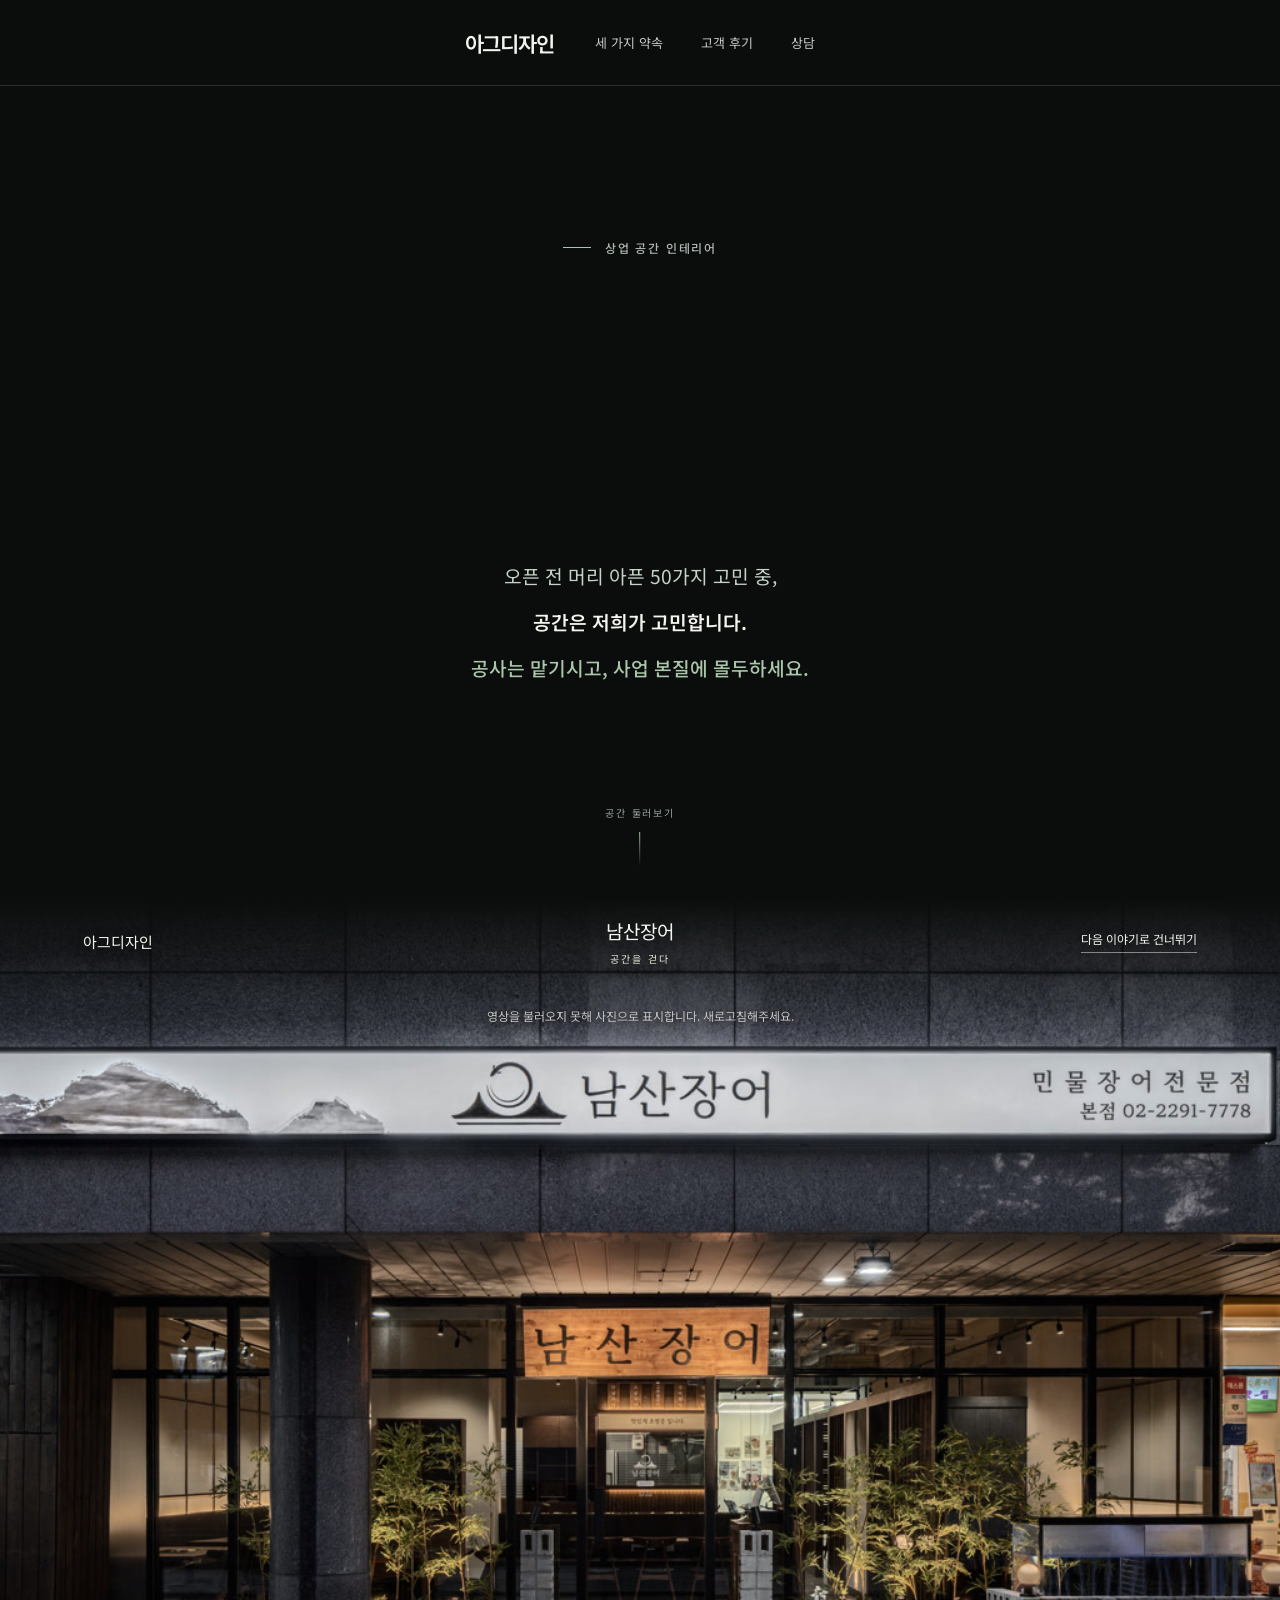
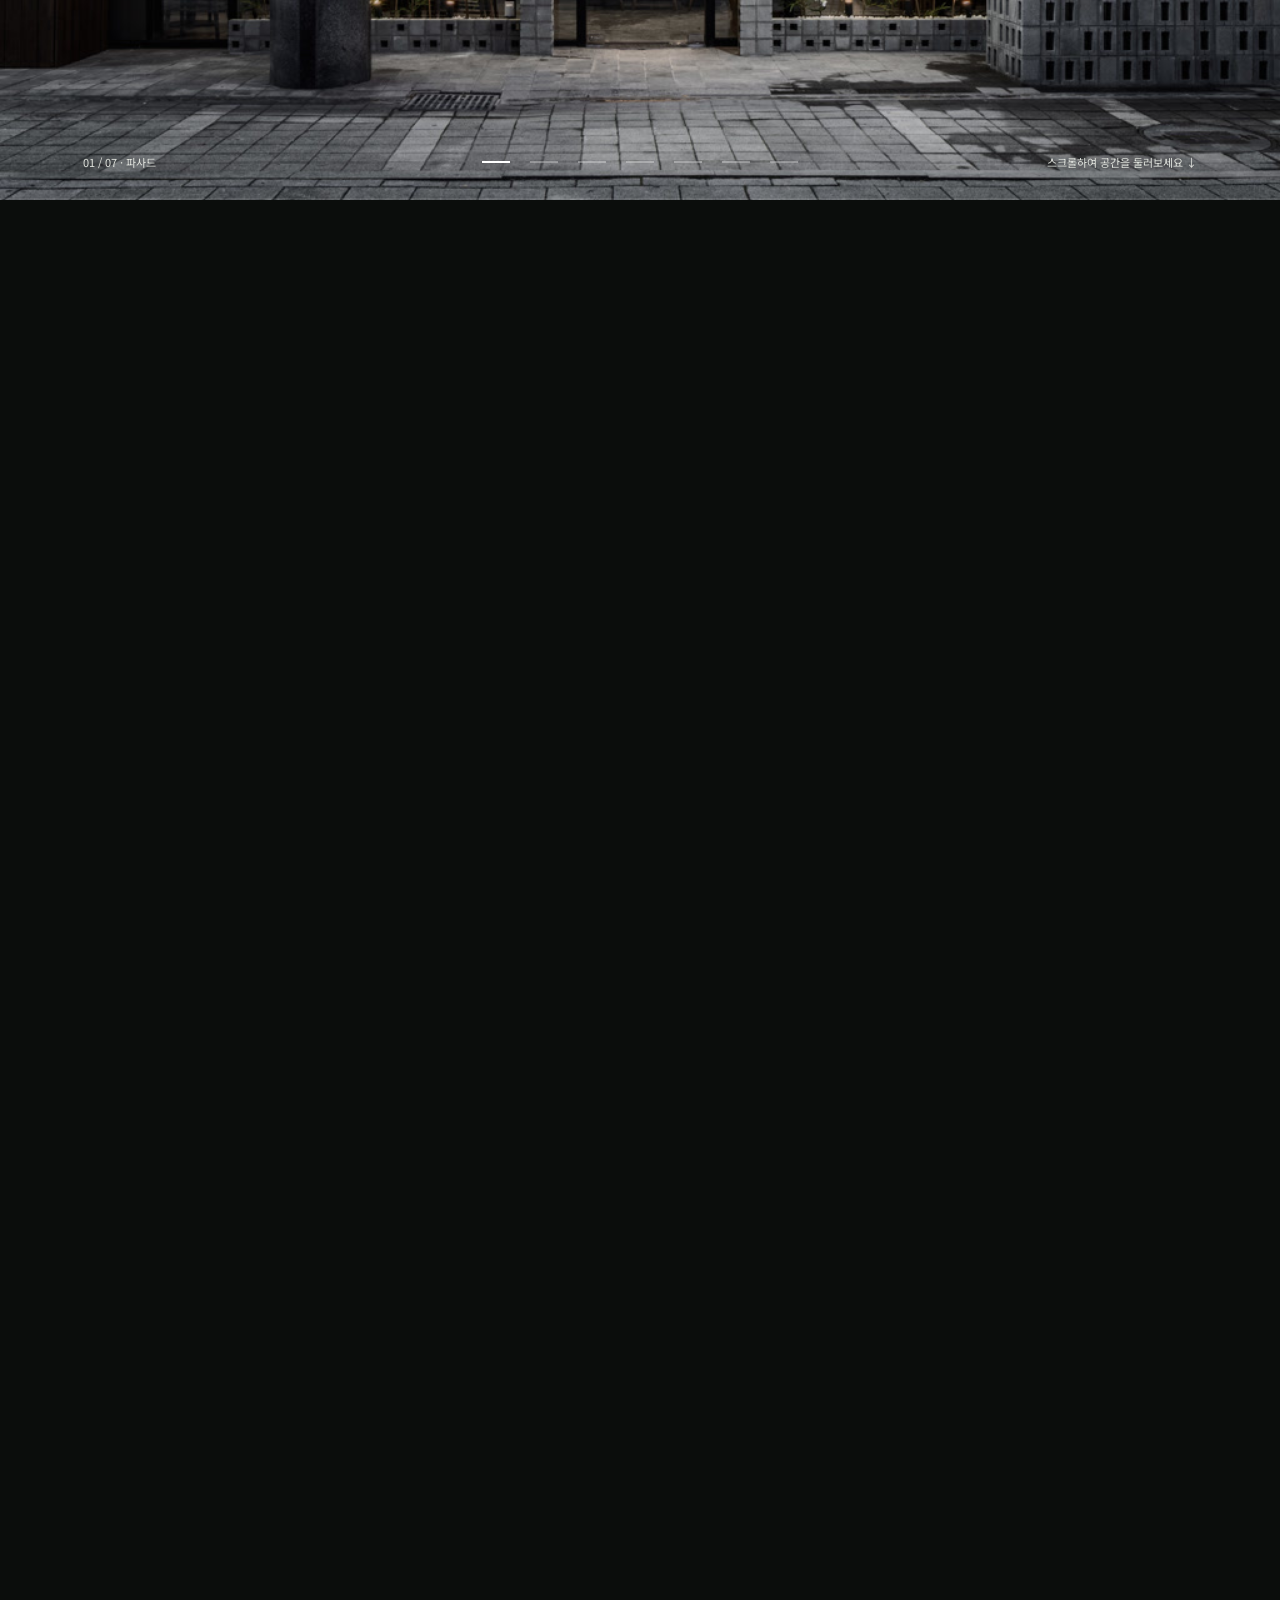
==== index.html @ 2e1447b1 "Mobile polish: tour caption toggle, iOS video fix, payment rail, line breaks - Tour captions: title " ====
<!doctype html>
<html lang="ko">
<head>
  <meta charset="utf-8">
  <meta name="viewport" content="width=device-width,initial-scale=1">
  <meta name="theme-color" content="#183824">
  <title>아그디자인 · 요식업 상업 공간 인테리어</title>
  <meta name="description" content="공사는 맡기시고, 사업 본질에 몰두하세요. 요식업 상업 공간 대표님을 위한 인테리어, 아그디자인.">
  <meta property="og:type" content="website">
  <meta property="og:title" content="아그디자인 · 요식업 상업 공간 인테리어">
  <meta property="og:description" content="공사는 맡기시고, 사업 본질에 몰두하세요. 요식업 상업 공간 대표님을 위한 인테리어, 아그디자인.">
  <meta property="og:url" content="https://agdesign-seven.vercel.app/">
  <meta property="og:image" content="https://agdesign-seven.vercel.app/images/og-image.jpg">
  <meta property="og:image:width" content="1200">
  <meta property="og:image:height" content="630">
  <link rel="icon" type="image/png" sizes="32x32" href="images/favicon-32.png">
  <link rel="icon" type="image/png" sizes="512x512" href="images/favicon-512.png">
  <link rel="apple-touch-icon" href="images/apple-touch-icon.png">
  <link rel="stylesheet" href="https://fonts.googleapis.com/css2?family=Noto+Sans+KR:wght@300;400;500;600;700&display=swap">
  <link rel="stylesheet" href="styles.css">
  <link rel="stylesheet" href="sections.css">
  <link rel="stylesheet" href="daily-report.css">
  <script src="app.js" defer></script>
  <script src="entrances.js" defer></script>
  <script src="daily-report.js" defer></script>
  <script src="hero-video.js" defer></script>
</head>
<body>
  <main>
  <!-- 공감 히어로 -->
  <section class="hero" id="top" aria-label="아그디자인 소개">
    <video class="hero-video" id="hero-video" autoplay muted loop playsinline preload="auto" aria-hidden="true" tabindex="-1">
      <source src="files/hero-interior-mood-6s.mp4" type="video/mp4">
    </video>
    <header class="header">
      <a class="brand" href="#top">아그디자인</a>
      <nav aria-label="주요 메뉴"><a href="#concerns">세 가지 약속</a><a href="#report-end">고객 후기</a><a href="#contact">상담</a></nav>
    </header>
    <div class="hero-body">
      <div class="hero-eyebrow"><span class="line"></span>상업 공간 인테리어</div>
      <blockquote class="hero-quote" data-lines="0"><span class="hq-line"><span>“공사중 이렇게 매장에</span></span><span class="hq-line"><span>안 나가 본 건 처음이에요.”</span></span><cite>아그디자인이 자주 듣는 말.</cite></blockquote>
      <p class="hero-sub">오픈 전 머리 아픈 50가지 고민 중,<br><strong>공간은 저희가 고민합니다.</strong></p>
      <p class="hero-tag">공사는 맡기시고, 사업 본질에 몰두하세요.</p>
    </div>
    <a class="scroll-hint hero-scroll" href="#journey">공간 둘러보기<span class="scroll-line" aria-hidden="true"></span></a>
  </section>

  <section id="journey" aria-label="남산장어 공간 둘러보기">
    <div class="stage">
      <div id="media" aria-hidden="true"></div>
      <div class="shade"></div>
      <header class="top"><span>아그디자인</span><span>남산장어 <small>공간을 걷다</small></span><a class="skip-tour" href="#concerns">다음 이야기로 건너뛰기</a></header>
      <div id="captions"></div>
      <footer class="bottom">
        <span id="position">01 / 07 · 파사드</span>
        <nav id="stops" aria-label="장면 바로가기"></nav>
        <span id="hint">스크롤하여 공간을 둘러보세요 ↓</span>
      </footer>
      <div class="progress"><div id="progress"></div></div>
      <p id="status" role="status">영상을 준비하고 있습니다</p>
    </div>
  </section>

  <!-- 브릿지: 공간 → 세 가지 걱정 -->
  <section class="sec bridge" id="concerns">
    <span class="eyebrow">FROM SPACE TO PROMISE</span>
    <h2>운영과 공간 기획을<br><em>동시에 아는 사람에게 맡기세요</em></h2>
    <p class="lead">6년 차 슈퍼바이저, 매장 운영 전문가가 공간을 설계합니다.</p>
    <div class="career">
      <div class="card liquid-glass"><b>인테리어 설계·시공</b><strong>5<small>년</small></strong></div>
      <div class="card liquid-glass"><b>외식 프랜차이즈 슈퍼바이저</b><strong>6<small>년</small></strong></div>
      <div class="card liquid-glass"><b>매장 시공·오픈</b><strong aria-label="127개"><span id="career-count" aria-hidden="true">127</span><small aria-hidden="true">개</small></strong></div>
    </div>
    <div class="logo-bar" aria-label="함께한 브랜드: 더본코리아, 대상, 멕시카나, 홍루이젠"><div class="logo-track"><img src="images/logos/theborn-black.png" alt="더본코리아" height="40"><img src="images/logos/daesang-black.png" alt="대상" height="40"><img src="images/logos/mexicana-black.png" alt="멕시카나" height="40"><img src="images/logos/hongruijen-black.png" alt="홍루이젠" height="40"><img src="images/logos/theborn-black.png" alt="" height="40"><img src="images/logos/daesang-black.png" alt="" height="40"><img src="images/logos/mexicana-black.png" alt="" height="40"><img src="images/logos/hongruijen-black.png" alt="" height="40"><img src="images/logos/theborn-black.png" alt="" height="40"><img src="images/logos/daesang-black.png" alt="" height="40"><img src="images/logos/mexicana-black.png" alt="" height="40"><img src="images/logos/hongruijen-black.png" alt="" height="40"><img src="images/logos/theborn-black.png" alt="" height="40"><img src="images/logos/daesang-black.png" alt="" height="40"><img src="images/logos/mexicana-black.png" alt="" height="40"><img src="images/logos/hongruijen-black.png" alt="" height="40"></div></div>
  </section>

  <!-- 3가지 플랜 -->
  <section class="sec" id="plans">
    <span class="eyebrow">3 PLANS</span>
    <h2>공사 스타일과 예산에 맞춰<br><em>세 가지 플랜 중 선택하세요</em></h2>
    <p class="lead">직접 해보실 분부터, 전부 맡기실 분까지.<br class="mo"> 대표님께 맞는 방식으로 함께합니다.</p>
    <div class="plans-grid">
      <article class="plan" tabindex="0" aria-label="STARTER PLAN · 카드를 뒤집어 업무 분담 보기">
        <div class="plan-front card liquid-glass">
          <span class="plan-no">PLAN 01</span>
          <h3>STARTER PLAN</h3>
          <p class="plan-tag">실패 없는 셀프 인테리어의 시작</p>
          <ul class="plan-scope"><li>공간 디자인 기획</li><li>공사 기획</li></ul>
          <ul class="plan-items"><li>공사 시작 전 모든 기획 설계</li></ul>
          <p class="plan-desc">공사 경험이 있으시거나 규모나 예산이 적은 분들을 위한 서비스. 셀프 인테리어 과정 중 실패를 줄이기 위한 계획 솔루션입니다.</p>
          <span class="plan-hint">↻ 업무 분담 보기</span>
        </div>
        <div class="plan-back card liquid-glass">
          <span class="plan-no">PLAN 01 · 업무 분담</span>
          <div class="duty-head"><b>대표님</b><b>아그디자인</b></div>
          <ol class="duty"><li class="is-ag"><span>디자인 기획</span></li><li class="is-ag"><span>공사 기획</span></li><li class="is-owner"><span>업체 계약</span></li><li class="is-owner"><span>업체 소통</span></li><li class="is-owner"><span>공사 감리</span></li><li class="is-owner"><span>사후 관리</span></li></ol>
        </div>
      </article>
      <article class="plan is-new" tabindex="0" aria-label="NEW STANDARD · 카드를 뒤집어 업무 분담 보기">
        <div class="plan-front card liquid-glass-strong">
          <span class="plan-no">PLAN 02<b>NEW</b></span>
          <h3>NEW STANDARD</h3>
          <p class="plan-tag">중간 비용은 줄이고, 품질은 지키는 새로운 방식</p>
          <ul class="plan-scope"><li>공간 디자인 기획</li><li>공사 기획</li><li>감리 · 완공</li></ul>
          <ul class="plan-items"><li>스타터 플랜 + 시공 관리 감독</li></ul>
          <p class="plan-desc">업체와는 직접 계약과 현장을 확인하고, 소통과 공사 기획을 아그디자인이 대신합니다. 중간 비용은 줄이고 결과물의 질은 높입니다.</p>
          <span class="plan-hint">↻ 업무 분담 보기</span>
        </div>
        <div class="plan-back card liquid-glass-strong">
          <span class="plan-no">PLAN 02 · 업무 분담</span>
          <div class="duty-head"><b>대표님</b><b>아그디자인</b></div>
          <ol class="duty"><li class="is-ag"><span>디자인 기획</span></li><li class="is-ag"><span>공사 기획</span></li><li class="is-owner"><span>업체 계약</span></li><li class="is-both"><span>업체 소통</span></li><li class="is-both"><span>공사 감리</span></li><li class="is-owner"><span>사후 관리</span></li></ol>
          <p class="duty-note">*단계별 1-2회 감리 제공</p>
        </div>
      </article>
      <article class="plan" tabindex="0" aria-label="TOTAL PLAN · 카드를 뒤집어 업무 분담 보기">
        <div class="plan-front card liquid-glass">
          <span class="plan-no">PLAN 03</span>
          <h3>TOTAL PLAN</h3>
          <p class="plan-tag">신경 쓸 일 없이 맡기는 턴키 방식</p>
          <ul class="plan-scope"><li>공간 디자인 기획</li><li>업체 계약</li><li>시공 · 감리 · 완공</li><li>사후 관리</li></ul>
          <ul class="plan-items"><li>공사 기획 + 공사 진행 + 사후 관리</li></ul>
          <p class="plan-desc">공간 디자인 기획부터 업체 계약, 시공 · 감리 · 완공, 사후 관리까지 전 과정을 함께합니다.</p>
          <span class="plan-hint">↻ 업무 분담 보기</span>
        </div>
        <div class="plan-back card liquid-glass">
          <span class="plan-no">PLAN 03 · 업무 분담</span>
          <div class="duty-head"><b>대표님</b><b>아그디자인</b></div>
          <ol class="duty"><li class="is-ag"><span>디자인 기획</span></li><li class="is-ag"><span>공사 기획</span></li><li class="is-ag"><span>업체 계약</span></li><li class="is-ag"><span>업체 소통</span></li><li class="is-ag"><span>공사 감리</span></li><li class="is-ag"><span>사후 관리</span></li></ol>
        </div>
      </article>
    </div>
  </section>

  <!-- 01 돈 떼일까? -->
  <section class="sec" id="safety">
    <div class="sec-top"><span class="eyebrow">01 / 첫 번째 약속</span><span class="muted">도망 · 연락두절 · 하자</span></div>
    <h2>“계약금만 받고<br><em>사라지면 어쩌지?”</em></h2>

    <div class="block">
      <div class="pay-bar pay-5" role="img" aria-label="5번 나눠 지급: 1단계 전 디자인 착수금, 2단계 전 준비공정 착수금, 3단계 전 구조공정 착수금, 4단계 전 마감공정 착수금, 5단계 후 잔금. 1단계 디자인 계약(디자인 착수·2D 도안 설계·3D 디자인 설계), 2단계 준비공정(철거·공조 설계·상하수 설비), 3단계 구조공정(목공·금속·바닥 공정), 4단계 마감공정(타일·필름·도장 공정), 5단계 디테일공정(데코레이션·디테일 수정·시운전 검사)">
        <i class="pay-mark"><span>디자인 착수금</span></i>
        <div class="liquid-glass"><b>1단계</b><span>디자인 계약</span><div class="pay-phases"><div class="pay-phase"><ol><li class="liquid-glass">디자인 착수</li><li class="liquid-glass">2D 도안 설계</li><li class="liquid-glass">3D 디자인 설계</li></ol></div></div></div>
        <i class="pay-mark"><span>준비공정 착수금</span></i>
        <div class="liquid-glass"><b>2단계</b><span>준비공정</span><div class="pay-phases"><div class="pay-phase"><ol><li class="liquid-glass">철거</li><li class="liquid-glass">공조 설계</li><li class="liquid-glass">상하수 설비</li></ol></div></div></div>
        <i class="pay-mark"><span>구조공정 착수금</span></i>
        <div class="liquid-glass"><b>3단계</b><span>구조공정</span><div class="pay-phases"><div class="pay-phase"><ol><li class="liquid-glass">목공 공정</li><li class="liquid-glass">금속 공정</li><li class="liquid-glass">바닥 공정</li></ol></div></div></div>
        <i class="pay-mark"><span>마감공정 착수금</span></i>
        <div class="liquid-glass"><b>4단계</b><span>마감공정</span><div class="pay-phases"><div class="pay-phase"><ol><li class="liquid-glass">타일 공정</li><li class="liquid-glass">필름 공정</li><li class="liquid-glass">도장 공정</li></ol></div></div></div>
        <i class="pay-mark is-empty"></i>
        <div class="liquid-glass"><b>5단계</b><span>디테일공정</span><div class="pay-phases"><div class="pay-phase"><ol><li class="liquid-glass">데코레이션</li><li class="liquid-glass">디테일 수정</li><li class="liquid-glass">시운전 검사</li></ol></div></div></div>
        <i class="pay-mark"><span>잔금</span></i>
      </div>
      <h3>큰 금액을 한 번에 맡기지 마세요.<br>공정이 끝날 때마다 5번에 나눠 지급합니다.</h3>
      <p class="note pay-note">진행 상황 먼저 확인하세요. 각 단계의 공정이 끝난 것을 확인하신 뒤 지급하시면 됩니다.</p>
      <div class="flow pay-flow">
        <span class="liquid-glass">설계 확정</span><i>→</i><span class="liquid-glass">항목정리 확정</span><i>→</i><span class="liquid-glass">계약</span><i>→</i><strong class="liquid-glass-strong">다음 날 착공</strong>
      </div>
    </div>

    <div class="block quote-row">
      <blockquote class="quote-plain">“일요일 저녁에 계약했는데<br class="mo"> 바로 다음 날 공사가 시작됐어요.<br class="all">계약금만 받고 도망간다는 얘기를<br class="mo"> 많이 들어서 걱정했는데<br class="all">오히려 서둘러 주셔서 안심이 됐습니다.”<cite>남산장어 대표님</cite></blockquote>
    </div>

    <div class="block report" id="daily-report">
      <div class="report-scroll">
        <div class="report-stage">
          <div class="report-copy report-title">
            <span class="eyebrow">DAILY REPORT</span>
            <h3>매일 오늘의 진행사항을<br>공유드립니다</h3>
          </div>
          <div class="report-shade" aria-hidden="true"></div>
          <div class="report-chat" aria-label="아그디자인과 대표님의 공사일보 전달 대화 예시">
            <header class="chat-head"><span aria-hidden="true">‹</span><div><b>아그디자인</b><small>오늘의 현장을 전해드립니다</small></div><span aria-hidden="true">☰</span></header>
            <div class="chat-body">
              <p class="chat-date">매일 이어지는 현장 소식</p>
              <div class="chat-in"><span class="chat-avatar" aria-hidden="true">ag</span><div class="chat-messages"><span class="chat-name">아그디자인</span><p class="chat-bubble">대표님 안녕하세요 :)<br>금일 공사 진행사항 전달드립니다!</p>
                <div class="report-album" aria-label="현장 사진 4장"><img src="images/daily/site-photo-1.jpg" alt="목공 작업 중인 현장" loading="lazy"><img src="images/daily/site-photo-2.jpg" alt="공구와 자재가 놓인 카운터 시공 현장" loading="lazy"><img src="images/daily/site-photo-3.jpg" alt="벽면 마감 작업 중인 현장" loading="lazy"><img src="images/daily/site-photo-4.jpg" alt="완성된 붙박이 의자 하부 구조" loading="lazy"></div>
                <div class="report-video-slot"><div class="report-film report-attachment"><video controls muted playsinline preload="none" aria-label="오늘의 공사 현장 영상"><source src="files/daily-report.mp4" type="video/mp4"></video><button class="report-play" type="button" aria-label="현장 영상 재생">▶<span>현장 영상 보기</span></button></div></div>
              </div></div>
              <div class="chat-out"><span class="chat-name">대표님</span><p class="chat-bubble">공유해 주셔서 감사합니다!<br>오늘 많이 진행됐네요.<br>고생 많으셨습니다.</p></div>
              <div class="chat-in"><span class="chat-avatar" aria-hidden="true">ag</span><div class="chat-messages"><span class="chat-name">아그디자인</span><p class="chat-bubble">오픈 일정 당겨드리려고<br>타이트하게 작업 중입니다.<br>알아주셔서 감사드려요 :)</p></div></div>
            </div>
            <div class="chat-compose" aria-hidden="true"><span>＋</span><span>메시지 입력</span><span>☺</span></div>
          </div>
          <p class="report-cue">스크롤하며 오늘의 현장을 확인하세요 ↓</p>
          <span class="report-example">공사일보 전달 대화 예시 · 실제 현장 영상</span>
        </div>
      </div>
      <div class="report-copy report-details">
        <ul class="checks">
          <li>오늘 어떤 공정이 진행됐는지</li>
          <li>오늘 작업한 부분을 파노라마 비디오 전달</li>
          <li>오늘 작업 중 특이사항은 있었는지</li>
        </ul>
      </div>
    </div>

    <div class="block as-row" id="report-end">
      <div class="stat"><p>'아그디자인'과 함께한 대표님들의 리뷰</p></div>
      <div class="reviews-slider" aria-roledescription="carousel" aria-label="고객 후기">
        <div class="rv-track" tabindex="0">
          <article class="rv-card card liquid-glass">
            <span class="rv-q" aria-hidden="true">“</span>
            <p class="rv-text">대표님이 연락을 정말 잘 받으세요. 공사 끝나고도 이것저것 여쭤보려고 자주 전화드렸는데, 그때마다 친절하게 답해 주셨어요. 사용으로 인한 파손은 당연히 비용 드려 방문 요청드렸고요. 그 외에는 무상 A/S 해 주시고 서비스로 이것저것 손봐 주고 가셨습니다. 공사 중에는 당연히 해 나가는 것들이지만, 시간이 지나면 이렇게 해 주시기 쉽지 않거든요! 먼저 신경 써 주시고 챙겨 주셔서 감사드립니다! 🙂</p>
            <footer class="rv-by"><img class="rv-logo" src="images/namsan-logo.jpg" alt="남산장어 로고" width="48" height="48"><span><b>남산장어 대표님</b><small>서울 성동구 상왕십리동 811</small></span></footer>
          </article>
          <article class="rv-card card liquid-glass">
            <span class="rv-q" aria-hidden="true">“</span>
            <p class="rv-text">인테리어 마감 끝나고 오픈 준비 중에 룸 조명이 나갔었습니다. 연락드리니 바로 출발해 주시고 해결까지 해 주셨네요 🙂 오픈 준비를 3일 정도 진행해서 늦게 오셔도 된다고 했는데도 바로 와 주셨어요! 신경 써 주셔서 감사드려요 :)</p>
            <footer class="rv-by"><img class="rv-logo" src="images/namsan-logo.jpg" alt="남산장어 로고" width="48" height="48"><span><b>남산장어 대표님</b><small>서울 성동구 상왕십리동 811</small></span></footer>
          </article>
          <article class="rv-card card liquid-glass">
            <span class="rv-q" aria-hidden="true">“</span>
            <p class="rv-text">저희가 거의 1년이 다 되어 가서 A/S 요청드릴까 말까 고민 중이었는데, 먼저 전화 주셔서 요즘 불편하신 건 없으시냐고 물어봐 주셔서 감사했습니다 🙂</p>
            <footer class="rv-by"><img class="rv-logo" src="images/namsan-logo.jpg" alt="남산장어 로고" width="48" height="48"><span><b>남산장어 대표님</b><small>서울 성동구 상왕십리동 811</small></span></footer>
          </article>
        </div>
        <div class="rv-nav"><button type="button" class="rv-prev liquid-glass" aria-label="이전 후기">‹</button><button type="button" class="rv-next liquid-glass" aria-label="다음 후기">›</button></div>
      </div>
    </div>
  </section>

  <!-- 02 바가지 쓸까? -->
  <section class="sec" id="price">
    <div class="sec-top"><span class="eyebrow">02 / 두 번째 약속</span><span class="muted">추가금 · 가격 적정성</span></div>
    <h2>“합리적인 가격에<br class="mo"> 하고 싶은데..<br><em>바가지 당하는 거 아니야?”</em></h2>
    <p class="lead">어디에 얼마를 쓰는지<br class="mo"> 모든 상세 내역이 보이는<br class="mo"> <strong>‘항목정리’</strong>를 드립니다.</p>

    <div class="block compare stack">
      <div class="card liquid-glass doc-plain">
        <span class="eyebrow">타업체 견적서</span>
        <div class="row total"><span>목공 공사</span><b>12,405,000원</b></div>
        <p class="muted">무엇이 포함됐는지, 적정한지 알 수 없습니다.</p>
      </div>
      <div class="stack-arrow" aria-hidden="true"><i></i><i></i><i></i></div>
      <div class="card liquid-glass-strong doc-items">
        <img class="doc-logo" src="images/agd-logo.png" alt="" aria-hidden="true">
        <span class="eyebrow">아그디자인 항목정리 · 남산장어 실제 견적</span>
        <div class="row"><span>주방벽체 가벽틀 양면 석고</span><b>4,216,000</b></div>
        <div class="row"><span>붙박이의자 전체</span><b>2,742,000</b></div>
        <div class="row"><span>홀 양측면 석고</span><b>1,387,000</b></div>
        <div class="row"><span>룸 구조 기둥 틀</span><b>1,008,000</b></div>
        <div class="row"><span>룸 키큰장</span><b>665,000</b></div>
        <div class="row"><span>야끼부스 아트월</span><b>486,000</b></div>
        <div class="row"><span>기둥 보수 및 벽체 보수 석고</span><b>458,000</b></div>
        <div class="row"><span>홀 CNC 아트월</span><b>457,000</b></div>
        <div class="row"><span>실외기 하우징 갤러리 문짝</span><b>353,000</b></div>
        <div class="row"><span>홀 벽체 띠장</span><b>333,000</b></div>
        <div class="row"><span>먹메김</span><b>300,000</b></div>
        <div class="row total"><span>목공 공사 소계</span><b>12,405,000원</b></div>
        <p class="muted">항목마다 자재비와 노무비를 나눠 적습니다.</p>
        <p class="doc-sample">* 예시로 작성된 금액입니다</p>
      </div>
    </div>
  </section>

  <!-- 03 돈값을 할까? -->
  <section class="sec" id="return">
    <div class="sec-top"><span class="eyebrow">03 / 세 번째 약속</span><span class="muted">매출 설계</span></div>
    <h2>“인테리어에 쓴 돈 1억<br><em>매출로 돌아올까?”</em></h2>

    <p class="lead">6년간 매장 운영, 5년간 공간 기획을<br class="mo"> 경험하며<br class="pc"> 매출이 나는 매장과<br class="mo"> 안 나는 매장의 차이를 봤습니다.<br class="all">그 차이를 설계에 넣습니다.</p>
    <div class="points-flow"><div class="points-track">
        <article>
        <div class="ph"><img src="images/namsan-24.jpg" style="object-position:center 15%" alt="남산장어 파사드" loading="lazy"></div>
        <h3>들어오고 싶은 파사드</h3>
        <p>손님은 들어올까 말까부터 망설입니다. 남산장어는 처마와 기둥에 가려 잘 보이지 않던 매장을 고재 간판과 조명으로 드러냈습니다.</p>
      </article>
        <article>
        <div class="ph"><img src="images/namsan-4.jpg" style="object-position:center 100%" alt="남산장어 홀 좌석 배치" loading="lazy"></div>
        <h3>손님과 운영을 위한 배치</h3>
        <p>목표 매출을 이루려면 테이블이 몇 개 필요한지부터 계산합니다. 좌석 효율과 손님의 편안함을 함께 봅니다.</p>
      </article>
        <article>
        <div class="ph"><img src="images/namsan-18.jpg" style="object-position:100% center" alt="남산장어 주방 동선" loading="lazy"></div>
        <h3>비용과 직결되는 주방 동선</h3>
        <p>잘못 짠 동선은 매일 인건비로 새어 나갑니다. 대표님의 조리·서빙 방식에 맞춰 주방과 홀 동선을 설계합니다.</p>
      </article>
        <article>
          <div class="ph"><img src="images/namsan-counter.jpg" alt="남산장어 초벌 조리대와 간판" loading="lazy"></div>
          <h3>매장 안의 마케팅 요소</h3>
          <p>초벌 과정을 과감히 드러내 볼거리로 만들었습니다. 손님이 찍어 공유하며 매장을 알리도록 설계했습니다.</p>
        </article>
        <article aria-hidden="true">
        <div class="ph"><img src="images/namsan-24.jpg" style="object-position:center 15%" alt="" loading="lazy"></div>
        <h3>들어오고 싶은 파사드</h3>
        <p>손님은 들어올까 말까부터 망설입니다. 남산장어는 처마와 기둥에 가려 잘 보이지 않던 매장을 고재 간판과 조명으로 드러냈습니다.</p>
      </article>
        <article aria-hidden="true">
        <div class="ph"><img src="images/namsan-4.jpg" style="object-position:center 100%" alt="" loading="lazy"></div>
        <h3>손님과 운영을 위한 배치</h3>
        <p>목표 매출을 이루려면 테이블이 몇 개 필요한지부터 계산합니다. 좌석 효율과 손님의 편안함을 함께 봅니다.</p>
      </article>
        <article aria-hidden="true">
        <div class="ph"><img src="images/namsan-18.jpg" style="object-position:100% center" alt="" loading="lazy"></div>
        <h3>비용과 직결되는 주방 동선</h3>
        <p>잘못 짠 동선은 매일 인건비로 새어 나갑니다. 대표님의 조리·서빙 방식에 맞춰 주방과 홀 동선을 설계합니다.</p>
      </article>
        <article aria-hidden="true">
          <div class="ph"><img src="images/namsan-counter.jpg" alt="" loading="lazy"></div>
          <h3>매장 안의 마케팅 요소</h3>
          <p>초벌 과정을 과감히 드러내 볼거리로 만들었습니다. 손님이 찍어 공유하며 매장을 알리도록 설계했습니다.</p>
        </article>
    </div></div>

    <div class="block revenue stack">
      <div>
        <span class="eyebrow">남산장어 · 성동구 · 신규 매장</span>
        <strong>8.4<small>억</small></strong>
        <p>연 매출 공개</p>
      </div>
      <div class="card liquid-glass rv-chart">
        <div class="rv-head">
          <span class="eyebrow">오픈 후 월별 매장 매출 추이</span>
          <strong>26년 8월 <em>5,000만 ~ 6,100만 원</em></strong>
          <p>오픈 9개월 차, 첫 달 대비 <em>약 2배</em> 성장</p>
        </div>
        <ol class="rv-bars" aria-label="25년 12월부터 26년 8월까지 월별 추정 매출, 8월이 가장 높음">
            <li class="rv-bar" style="--h:51.2%" tabindex="0"><span class="rv-tip">25.12 · 첫 달 대비 100%</span><i></i><b>12월</b></li>
            <li class="rv-bar" style="--h:72.4%" tabindex="0"><span class="rv-tip">26.01 · 첫 달 대비 142%</span><i></i><b>01월</b></li>
            <li class="rv-bar" style="--h:65.4%" tabindex="0"><span class="rv-tip">26.02 · 첫 달 대비 128%</span><i></i><b>02월</b></li>
            <li class="rv-bar" style="--h:36.6%" tabindex="0"><span class="rv-tip">26.03 · 첫 달 대비 72%</span><i></i><b>03월</b></li>
            <li class="rv-bar" style="--h:61.4%" tabindex="0"><span class="rv-tip">26.04 · 첫 달 대비 120%</span><i></i><b>04월</b></li>
            <li class="rv-bar" style="--h:90.6%" tabindex="0"><span class="rv-tip">26.05 · 첫 달 대비 177%</span><i></i><b>05월</b></li>
            <li class="rv-bar" style="--h:46.5%" tabindex="0"><span class="rv-tip">26.06 · 첫 달 대비 91%</span><i></i><b>06월</b></li>
            <li class="rv-bar" style="--h:73.2%" tabindex="0"><span class="rv-tip">26.07 · 첫 달 대비 143%</span><i></i><b>07월</b></li>
            <li class="rv-bar is-now" style="--h:100.0%" tabindex="0"><span class="rv-tip">26.08 · 첫 달 대비 195%</span><i></i><b>08월</b></li>
        </ol>
        <div class="rv-insights">
          <div><b>35%</b><span>점심 시간대 결제</span></div>
          <div><b>25%</b><span>40대 남성 고객</span></div>
          <div><b>79%</b><span>유자녀 가족 고객</span></div>
        </div>
        <p class="rv-note">오픈업 카드 결제 데이터 기반 추정치 · 26년 8월 기준</p>
      </div>
    </div>

    <div class="block roadmap">
      <span class="eyebrow">PROCESS</span>
      <h3>아그디자인과 함께하실<br class="mo"> 프로젝트 과정</h3>
      <ol class="rm-list">
        <li class="rm-step is-right"><span class="rm-dot" aria-hidden="true">01</span><div class="rm-card"><h4><span class="rm-num">1</span>문의</h4><p>‘아그디자인’으로 문의하시면 간단한 설문 조사로 시작됩니다.</p></div></li>
        <li class="rm-step is-left"><span class="rm-dot" aria-hidden="true">02</span><div class="rm-card"><h4><span class="rm-num">2</span>미팅</h4><p>하고자하는 매장, 브랜드 업종 대한 내용을 듣고 대표님의 니즈를 파악합니다.</p><div class="rm-video"><video src="files/site-meeting.mp4" poster="images/site-meeting-poster.jpg" preload="none" playsinline></video><button type="button" class="rm-play liquid-glass" aria-label="현장 미팅 영상 재생">▶</button></div></div></li>
        <li class="rm-step is-right"><span class="rm-dot" aria-hidden="true">03</span><div class="rm-card"><h4><span class="rm-num">3</span>0차 PT</h4><p>미팅 내용을 바탕으로 컨셉과 공간 방향을 제안합니다.</p><div class="rm-media rm-rotator is-fit"><img src="images/plan/plan-1.jpg" alt="" loading="lazy" class="is-on"></div></div></li>
        <li class="rm-step is-left"><span class="rm-dot" aria-hidden="true">04</span><div class="rm-card"><h4><span class="rm-num">4</span>디자인 계약</h4><p>PT 결과를 토대로 디자인 착수 계약을 합니다.</p><div class="rm-media rm-rotator is-fit"><img src="images/plan/plan-2-cut.webp" alt="" loading="lazy" class="is-on"><img src="images/plan/plan-3-cut.webp" alt="" loading="lazy"></div></div></li>
        <li class="rm-step is-right"><span class="rm-dot" aria-hidden="true">05</span><div class="rm-card"><h4><span class="rm-num">5</span>디자인 미팅 1~4차</h4><p>컨셉, 공간 레이아웃, 컬러링, 디테일 의 순서로 진행합니다</p><div class="rm-media rm-rotator is-fit"><img src="images/plan/plan-4-cut.webp" alt="" loading="lazy" class="is-on"><img src="images/plan/plan-5-cut.webp" alt="" loading="lazy"></div></div></li>
        <li class="rm-step is-left"><span class="rm-dot" aria-hidden="true">06</span><div class="rm-card"><h4><span class="rm-num">6</span>시공 계약</h4><p>확정된 디자인의 상세 견적으로 공사를 계약합니다.</p><div class="rm-media rm-rotator"><img src="images/plan/plan-6.jpg" alt="" loading="lazy" class="is-on"><img src="images/plan/plan-7.jpg" alt="" loading="lazy"></div></div></li>
        <li class="rm-step is-right"><span class="rm-dot" aria-hidden="true">07</span><div class="rm-card"><h4><span class="rm-num">7</span>공사</h4><p>논의한 디자인 계획에 맞춰 공사를 실행합니다.</p><div class="rm-video"><video src="images/plan/plan-8.mp4" poster="images/plan/plan-8-poster.jpg" preload="none" playsinline></video><button type="button" class="rm-play liquid-glass" aria-label="공사 영상 재생">▶</button></div></div></li>
        <li class="rm-step is-left"><span class="rm-dot" aria-hidden="true">08</span><div class="rm-card"><h4><span class="rm-num">8</span>사후 관리</h4><p>책임시공 협력업체가 책임감을 가지고 보수 관리 합니다.</p><div class="rm-media rm-rotator"><img src="images/plan/plan-9.jpg" alt="" loading="lazy" class="is-on"><img src="images/plan/plan-10.jpg" alt="" loading="lazy"></div></div></li>
      </ol>
    </div>
  </section>

  <!-- 고객 후기: 영상 제작 후 다시 살릴 예정 (주석 처리됨)
  <section class="sec" id="reviews">
    <div class="sec-top"><span class="eyebrow">VOICES</span><span class="muted">실제 고객의 이야기</span></div>
    <h2>저희 말 대신<br><em>대표님들의 이야기</em></h2>
    <button type="button" class="video-box yt liquid-glass" data-yt="xb2R72WAs64" aria-label="남산장어 대표님 인터뷰 영상 재생"><img src="https://i.ytimg.com/vi/xb2R72WAs64/maxresdefault.jpg" alt="" loading="lazy"><span class="play liquid-glass" aria-hidden="true">▷</span><span class="yt-label">남산장어 대표님 인터뷰</span></button>
    <a class="action-glass liquid-glass-strong" href="reviews.html"><svg class="yt-icon" viewBox="0 0 28 20" aria-hidden="true"><path fill="#FF0033" d="M27.4 3.1A3.5 3.5 0 0 0 24.9.6C22.7 0 14 0 14 0S5.3 0 3.1.6A3.5 3.5 0 0 0 .6 3.1C0 5.3 0 10 0 10s0 4.7.6 6.9a3.5 3.5 0 0 0 2.5 2.5C5.3 20 14 20 14 20s8.7 0 10.9-.6a3.5 3.5 0 0 0 2.5-2.5C28 14.7 28 10 28 10s0-4.7-.6-6.9Z"/><path fill="#fff" d="m11.2 14.3 7.3-4.3-7.3-4.3z"/></svg><span class="action-copy">아그디자인 후기 전체 보기</span><span class="action-arrow liquid-glass" aria-hidden="true">→</span></a>
  </section>
  -->

  <!-- CTA -->
  <section class="sec cta" id="contact">
    <span class="eyebrow">YOUR NEXT CHAPTER</span>
    <h2>공사는 맡기시고<br><em>사업 본질에 몰두하세요</em></h2>
    <p class="lead">견적 미팅까지 무료입니다.<br class="mo"> 항목정리 견적을 받아 보시고<br class="mo"> 충분히 비교하신 뒤 결정하세요.</p>
    <div class="cta-options">
      <div class="card liquid-glass cta-option">
        <span class="eyebrow">STEP 1 · 더 알아보기</span>
        <h3>아그디자인의 더 알아보기</h3>
        <p>공간에 담는 브랜드 철학과 현장의 이야기를<br>인스타그램과 스레드에서 먼저 만나보세요.</p>
        <div class="cta-sns">
          <a class="action-glass liquid-glass-strong" href="https://www.instagram.com/design_alwaysgreen" target="_blank" rel="noopener"><svg class="cta-sns-icon" viewBox="0 0 24 24" aria-hidden="true"><defs><linearGradient id="ig-grad" x1="0" y1="1" x2="1" y2="0"><stop offset="0" stop-color="#FEDA75"/><stop offset=".3" stop-color="#FA7E1E"/><stop offset=".55" stop-color="#D62976"/><stop offset=".8" stop-color="#962FBF"/><stop offset="1" stop-color="#4F5BD5"/></linearGradient></defs><rect x="3" y="3" width="18" height="18" rx="5" fill="none" stroke="url(#ig-grad)" stroke-width="1.8"/><circle cx="12" cy="12" r="4.2" fill="none" stroke="url(#ig-grad)" stroke-width="1.8"/><circle cx="17.4" cy="6.6" r="1.1" fill="url(#ig-grad)"/></svg><span class="action-copy">인스타그램</span><span class="action-arrow liquid-glass" aria-hidden="true">→</span></a>
          <a class="action-glass liquid-glass-strong" href="https://www.threads.com/@design_alwaysgreen" target="_blank" rel="noopener"><svg class="cta-sns-icon" viewBox="0 0 192 192" aria-hidden="true"><path fill="currentColor" d="M141.5 89c-.8-.4-1.7-.8-2.5-1.2-1.5-27.1-16.3-42.6-41.1-42.8h-.3c-14.8 0-27.2 6.3-34.8 17.9l13.6 9.3c5.7-8.6 14.6-10.4 21.2-10.4h.2c8.2.1 14.4 2.4 18.4 7.1 2.9 3.4 4.9 8.1 5.9 14.1-7.3-1.2-15.2-1.6-23.6-1.2-23.7 1.4-39 15.2-38 34.4.5 9.7 5.4 18.1 13.7 23.6 7 4.6 16.1 6.9 25.5 6.4 12.4-.7 22.2-5.4 29-14.1 5.2-6.6 8.5-15.2 9.9-26 5.9 3.6 10.3 8.3 12.7 13.9 4.1 9.6 4.4 25.4-8.5 38.3-11.3 11.3-24.9 16.2-45.4 16.3-22.8-.2-40-7.5-51.2-21.7C40.3 125.4 34.9 106.8 34.7 96c.2-10.8 5.6-29.4 16.1-42.7 11.2-14.2 28.4-21.5 51.2-21.7 22.9.2 40.4 7.5 52 21.8 5.7 7 10 15.8 12.8 26l15.9-4.2c-3.4-12.6-8.8-23.4-16.1-32.4C151.8 24.3 130 15.2 102 15h-.1C74 15.2 52.5 24.3 38 42.2 25.2 58.2 18.6 80.3 18.4 96v.1c.2 15.7 6.8 37.8 19.6 53.8 14.5 17.9 36 27 63.9 27.2h.1c24.8-.2 42.3-6.7 56.7-21.1 18.8-18.8 18.3-42.4 12.1-56.8-4.5-10.3-13-18.7-24.6-24.2zm-42.8 40.3c-10.4.6-21.1-4.1-21.7-14.1-.4-7.4 5.3-15.7 22.4-16.7 2-.1 3.9-.2 5.8-.2 6.2 0 12 .6 17.3 1.8-2 24.6-13.5 28.6-23.8 29.2z"/></svg><span class="action-copy">스레드</span><span class="action-arrow liquid-glass" aria-hidden="true">→</span></a>
        </div>
      </div>
      <div class="card liquid-glass-strong cta-option">
        <span class="eyebrow">STEP 2 · 준비되셨다면</span>
        <h3>무료 견적 미팅 신청</h3>
        <p>매장 위치와 평수, 오픈 시기 등<br>양식에 맞춰 내용 전달주시면 됩니다.</p>
        <a class="action-glass liquid-glass-strong kakao-btn" href="https://pf.kakao.com/_ssXVn" target="_blank" rel="noopener"><svg class="cta-sns-icon kakao-icon" viewBox="0 0 24 24" aria-hidden="true"><path fill="#FEE500" d="M12 3C6.48 3 2 6.58 2 11c0 2.85 1.86 5.35 4.66 6.77l-.95 3.48c-.08.3.26.54.52.37l4.13-2.74c.54.06 1.08.1 1.64.1 5.52 0 10-3.58 10-8S17.52 3 12 3z"/></svg><span class="action-copy">카카오톡으로 상담 신청하기</span><span class="action-arrow liquid-glass" aria-hidden="true">→</span></a>
      </div>
    </div>
  </section>
  </main>
  <footer class="site-foot">
    <a href="#top"><img src="images/logo-removebg.png" alt="아그디자인 alwaysgreen design" width="115" height="123"></a>
    <p>공사는 맡기시고,<br>사업 본질에 몰두하세요.</p>
    <nav class="sns" aria-label="아그디자인 SNS">
      <a href="https://www.instagram.com/design_alwaysgreen" target="_blank" rel="noopener" aria-label="인스타그램 (새 탭)"><svg viewBox="0 0 24 24" aria-hidden="true"><rect x="3" y="3" width="18" height="18" rx="5" fill="none" stroke="currentColor" stroke-width="1.8"/><circle cx="12" cy="12" r="4.2" fill="none" stroke="currentColor" stroke-width="1.8"/><circle cx="17.4" cy="6.6" r="1.1" fill="currentColor"/></svg></a>
      <a href="https://www.threads.com/@design_alwaysgreen" target="_blank" rel="noopener" aria-label="스레드 (새 탭)"><svg viewBox="0 0 192 192" aria-hidden="true"><path fill="currentColor" d="M141.5 89c-.8-.4-1.7-.8-2.5-1.2-1.5-27.1-16.3-42.6-41.1-42.8h-.3c-14.8 0-27.2 6.3-34.8 17.9l13.6 9.3c5.7-8.6 14.6-10.4 21.2-10.4h.2c8.2.1 14.4 2.4 18.4 7.1 2.9 3.4 4.9 8.1 5.9 14.1-7.3-1.2-15.2-1.6-23.6-1.2-23.7 1.4-39 15.2-38 34.4.5 9.7 5.4 18.1 13.7 23.6 7 4.6 16.1 6.9 25.5 6.4 12.4-.7 22.2-5.4 29-14.1 5.2-6.6 8.5-15.2 9.9-26 5.9 3.6 10.3 8.3 12.7 13.9 4.1 9.6 4.4 25.4-8.5 38.3-11.3 11.3-24.9 16.2-45.4 16.3-22.8-.2-40-7.5-51.2-21.7C40.3 125.4 34.9 106.8 34.7 96c.2-10.8 5.6-29.4 16.1-42.7 11.2-14.2 28.4-21.5 51.2-21.7 22.9.2 40.4 7.5 52 21.8 5.7 7 10 15.8 12.8 26l15.9-4.2c-3.4-12.6-8.8-23.4-16.1-32.4C151.8 24.3 130 15.2 102 15h-.1C74 15.2 52.5 24.3 38 42.2 25.2 58.2 18.6 80.3 18.4 96v.1c.2 15.7 6.8 37.8 19.6 53.8 14.5 17.9 36 27 63.9 27.2h.1c24.8-.2 42.3-6.7 56.7-21.1 18.8-18.8 18.3-42.4 12.1-56.8-4.5-10.3-13-18.7-24.6-24.2zm-42.8 40.3c-10.4.6-21.1-4.1-21.7-14.1-.4-7.4 5.3-15.7 22.4-16.7 2-.1 3.9-.2 5.8-.2 6.2 0 12 .6 17.3 1.8-2 24.6-13.5 28.6-23.8 29.2z"/></svg></a>
    </nav>
    <span>© 2026 ALWAYSGREEN DESIGN</span><a href="#top">맨 위로 ↑</a>
  </footer>
  <noscript>이 공간 투어를 보려면 JavaScript를 활성화해주세요.</noscript>
</body>
</html>
---- styles.css ----
:root{color-scheme:dark;--ink:#f4f4ef;--pad:clamp(24px,6.5vw,112px)}
*{box-sizing:border-box}html,body{margin:0;background:#0b0d0c;color:var(--ink);font-family:"Noto Sans KR","Malgun Gothic",Arial,sans-serif;word-break:keep-all;-webkit-font-smoothing:antialiased}body{overscroll-behavior-y:none}button{font:inherit;color:inherit}#journey{height:940vh}.stage{position:sticky;top:0;height:100vh;height:100svh;overflow:hidden;background:#0b0d0c}#media,.shade{position:absolute;inset:0}#media img,#media video{position:absolute;top:0;left:0;width:100%;height:100%;object-fit:cover;opacity:0}#media img:first-child{opacity:1}.shade{pointer-events:none;background:linear-gradient(transparent 0%,transparent 28%,#0009 63%,#000e 100%);transform:translateY(100%);will-change:transform}.top,.bottom{position:absolute;left:var(--pad);right:var(--pad);display:flex;align-items:center;justify-content:space-between;gap:24px;text-shadow:0 2px 12px #0009;z-index:3}.top{top:30px;font-size:15px}.top>span:nth-child(2){position:absolute;left:50%;transform:translateX(-50%);text-align:center;font-size:19px}.top small{display:block;font-size:10px;letter-spacing:.2em;margin-top:7px;color:#e4e4d6}.edition{font-size:10px;letter-spacing:.16em;color:#d4d4c8}.caption{position:absolute;bottom:115px;left:var(--pad);right:var(--pad);max-width:820px;margin:auto;text-align:center;opacity:0;transform:translateY(80px);pointer-events:none;will-change:opacity,transform}.eyebrow{font-size:11px;letter-spacing:.17em;color:#d3dcca}.caption h1,.caption h2{font-size:clamp(30px,3.7vw,58px);font-weight:600;letter-spacing:-.065em;line-height:1.4;margin:16px 0}.caption p{max-width:680px;margin:0 auto;font-size:clamp(15px,1.3vw,19px);line-height:1.9;white-space:pre-line;color:#e1e4de}.caption .detail{max-width:680px;margin:18px auto 0;padding-top:16px;border-top:1px solid #ffffff4a;font-size:clamp(12px,1vw,15px);line-height:1.9;white-space:pre-line;color:#d3d8ce}.bottom{bottom:30px;font-size:11px;color:#e1e4de}#stops{display:flex;gap:12px;position:absolute;left:50%;transform:translateX(-50%)}#stops button{background:none;border:0;padding:15px 4px;cursor:pointer}#stops button:after{content:"";display:block;width:28px;height:2px;background:#ffffff50;transition:background .2s}#stops button[aria-current=true]:after{background:#fff}button:focus-visible{outline:2px solid #d3dcca;outline-offset:4px}.progress{position:absolute;bottom:0;left:0;right:0;height:2px;background:#ffffff15}#progress{height:100%;background:#d3dcca;transform-origin:left;transform:scaleX(0)}#status{position:absolute;top:95px;left:0;right:0;text-align:center;font-size:12px;color:#eee;text-shadow:0 1px 8px #000;pointer-events:none}#status:empty{display:none}
@media(max-width:700px){.top{top:22px}.top>span:first-child{font-size:12px}.edition{font-size:8px}.top>span:nth-child(2){font-size:15px}.caption{bottom:125px}.caption h1,.caption h2{font-size:29px}.caption p{font-size:14px;line-height:1.75}.caption .detail{font-size:11px}.bottom{bottom:23px;flex-wrap:wrap;gap:16px}#hint{width:100%;text-align:center;font-size:10px}#stops{left:auto;right:0;top:-12px;transform:none}}
@media(max-height:660px) and (min-width:701px){.caption{bottom:85px}.caption h1,.caption h2{font-size:34px;margin:10px 0}.caption p{font-size:14px}.caption .detail{font-size:12px;margin-top:10px;padding-top:10px}.top{top:20px}.bottom{bottom:20px}}
@media(prefers-reduced-motion:reduce){.caption{transform:none!important}#stops button:after{transition:none}}
---- sections.css ----
/* 영상 아래 설득 섹션. site/dist 의 디자인 언어(styles.css · centered.css)와 색을 옮겨 왔습니다. */
:root{--bg:#0b0d0c;--ink:#f4f4ef;--muted:#969d97;--key:#183824;--accent:#a9c5aa;--line:#ffffff24;--mid:#54745b;--slot:#e6c86e}
html{scroll-padding-top:80px}
body{background:linear-gradient(180deg,#030403 0%,#101813 30%,#101813 70%,#030403 100%) fixed;text-align:center}
main{display:block}
a{color:inherit;text-decoration:none}
a:focus-visible{outline:2px solid var(--accent);outline-offset:6px}
img{display:block;max-width:100%}
.sec{padding:110px var(--pad);color:var(--ink)}
.section-content{max-width:1240px;margin-inline:auto;transform:translate3d(0,var(--entry-y,0px),0);opacity:var(--entry-opacity,1)}
.sec h2{font-size:clamp(34px,4.4vw,70px);font-weight:600;letter-spacing:-.065em;line-height:1.4;margin:0 0 28px}
.sec h3{font-size:clamp(22px,2.2vw,30px);font-weight:500;letter-spacing:-.045em;line-height:1.5;margin:0 0 18px}
.sec p{line-height:1.9;margin:0}
.sec em{font-style:normal;color:var(--accent)}
.sec strong{font-weight:600}
.sec .eyebrow{display:inline-block;font-size:12px;letter-spacing:.15em;font-weight:500}
.sec .muted{color:var(--muted)}
.lead{font-size:clamp(16px,1.4vw,19px);color:#adb9af;margin:0 auto 60px!important;max-width:760px}
.note{font-size:14px;color:var(--muted);margin-top:16px!important}
.sec-top{display:flex;flex-direction:column;align-items:center;justify-content:center;gap:12px;margin-bottom:80px;font-size:14px}
.block{margin:90px auto 0;max-width:1000px}
.bridge .eyebrow{margin-bottom:28px}

/* 자료 넣는 곳 표시 (site 에는 없는, 작업용 표시) */
.slot{border:1px dashed var(--slot);color:var(--slot);background:#e6c86e0d}
.slot-box{display:grid;place-content:center;gap:10px;min-height:240px;padding:28px;text-align:center}
.slot-box b{font-size:16px;font-weight:600}
.slot-box span{font-size:13px;line-height:1.8;opacity:.85}
.slot-inline{display:inline-block;margin:24px auto 0!important;padding:10px 16px;font-size:13px;line-height:1.7!important}
.slot-text{color:var(--slot)!important}

/* site 카드 (background-card) */
.card{border:1px solid #ffffff22;padding:34px;text-align:left;background:linear-gradient(145deg,#ffffff0b,#18382433)}

/* site 글래스 버튼 (action-glass) */
.action-glass{position:relative;isolation:isolate;overflow:hidden;display:flex;align-items:center;justify-content:center;gap:20px;width:fit-content;max-width:100%;margin:28px auto 6px;padding:16px 18px 16px 24px;border:1px solid #ffffff55;border-radius:20px;background:linear-gradient(135deg,#ffffff24,#ffffff08 68%,#a9c5aa20);color:var(--ink);text-align:center;backdrop-filter:blur(16px);-webkit-backdrop-filter:blur(16px);transition:border-color .2s,background-color .2s}
.action-glass:before{content:"";position:absolute;inset:0;z-index:-1;background:radial-gradient(ellipse at 12% 0,#ffffff25,transparent 65%);pointer-events:none}
.action-glass .action-copy{display:flex;flex-direction:column;gap:5px;min-width:0;font-size:16px;font-weight:600;line-height:1.45}
.action-glass .action-copy small{display:block;color:#b9c5ba;font-size:11px;font-weight:400;line-height:1.5}
.action-glass .action-arrow{display:grid;place-items:center;flex:0 0 auto;width:46px;height:46px;border:1px solid #ffffff3d;border-radius:50%;background:#ffffff10;color:var(--accent);font-size:22px}
@media(hover:hover){.action-glass:hover{border-color:#ffffff90;background:linear-gradient(135deg,#ffffff2e,#ffffff0c 68%,#a9c5aa2b)}}

/* site 영상 박스 (interview-video) */
.video-box{min-height:380px;border:1px solid #324c39;background:linear-gradient(135deg,#193825,#101713);display:flex;flex-direction:column;align-items:center;justify-content:center;gap:24px;margin-bottom:24px;font-size:16px}
.video-box small{display:block;font-size:12px;margin-top:8px}
.play{width:62px;height:62px;border:1px solid #a1b6a4;display:grid;place-items:center;border-radius:50%;font-size:26px}

/* 공감 히어로 (site hero 톤) */
.hero{position:relative;height:100vh;height:100svh;min-height:600px;display:flex;flex-direction:column;justify-content:center;padding:120px var(--pad) 90px;color:var(--ink);background:linear-gradient(180deg,#0b0d0cf2 0%,#0b0d0cdb 45%,#0b0d0c 100%),url(previz-01/inputs/photo-01.jpg) center/cover}
.hero{isolation:isolate;overflow:hidden;background:#0b0d0c}
.hero-video{position:absolute;inset:0;width:100%;height:100%;object-fit:cover;z-index:-2;pointer-events:none}
.hero:after{content:"";position:absolute;inset:0;z-index:-1;background:linear-gradient(180deg,rgba(11,13,12,.5) 0%,rgba(11,13,12,.4) 38%,rgba(11,13,12,.55) 64%,rgba(11,13,12,.86) 85%,#0b0d0c 100%);pointer-events:none}
.hero-video-toggle{position:absolute;right:var(--pad);bottom:28px;z-index:3;border:1px solid #ffffff45;border-radius:999px;padding:9px 14px;background:#0b0d0c66;color:#d9dfda;font-size:11px;cursor:pointer}
#journey .stage:after{content:"";position:absolute;inset:0 0 auto;height:clamp(90px,16vh,180px);background:linear-gradient(#0b0d0c,transparent);pointer-events:none;z-index:1}
.header{position:absolute;left:0;right:0;top:0;z-index:2;display:flex;align-items:center;justify-content:center;flex-wrap:wrap;gap:16px 42px;min-height:86px;padding:16px var(--pad);border-bottom:1px solid var(--line)}
.brand{font-size:21px;letter-spacing:-.06em;font-weight:600}
.header nav{display:flex;gap:38px;font-size:13px}
.header nav a{color:#c4c9c4}
.header nav a:hover{color:#fff}
.hero-body{position:relative;z-index:1}
.hero-eyebrow{display:flex;gap:14px;align-items:center;justify-content:center;color:#aeb7af;margin-bottom:34px;font-size:12px;letter-spacing:.15em;font-weight:500}
.line{height:1px;width:28px;background:var(--accent)}
.hero-quote{margin:0 auto;padding:0;border:0;background:none;text-align:center;font-size:clamp(30px,4.45vw,72px);font-weight:500;letter-spacing:-.06em;line-height:1.52;color:var(--ink)}
.hero-quote cite{margin-top:20px;font-size:14px;letter-spacing:0;font-weight:400;color:var(--accent)}
.hero-sub{margin:48px auto 0;font-size:clamp(16px,1.5vw,20px);line-height:2.4;color:#c5d2c8}
.hero-sub strong{font-weight:600;color:var(--ink)}
.hero-tag{margin:0 auto;line-height:2.4;font-size:clamp(16px,1.5vw,20px);color:var(--accent);font-weight:500}
.scroll-hint{position:absolute;z-index:1;bottom:34px;left:50%;transform:translateX(-50%);display:flex;flex-direction:column;align-items:center;gap:12px;font-size:10px;letter-spacing:.18em;color:#99a29b}
.scroll-line{height:34px;width:1px;background:linear-gradient(var(--accent),transparent)}

/* 브릿지 */
.career{display:grid;grid-template-columns:repeat(3,minmax(0,1fr));gap:20px;max-width:1000px;margin:0 auto}
.career .card{text-align:center;padding:30px 20px}
.career b{display:block;font-size:13px;font-weight:500;color:#c5d2c8;letter-spacing:.02em}
.career strong,.stat strong{display:block;font-size:clamp(56px,6vw,90px);font-weight:400;letter-spacing:-.08em;line-height:1.15;margin-top:8px}
.career small,.stat small{font-size:24px;margin-left:10px;letter-spacing:0}
.career .card>span{font-size:12px;color:#9eaa9f}
#career-count{color:var(--accent);font-variant-numeric:tabular-nums}
.concern-index{list-style:none;padding:0;margin:80px auto 0;display:grid;grid-template-columns:repeat(3,minmax(0,1fr));gap:20px;max-width:1000px}
.concern-index a{display:block;padding:32px 20px;border:1px solid var(--accent);background:#18382455;color:var(--ink);font-size:22px;font-weight:500;letter-spacing:-.045em;transition:background .2s}
.concern-index a:hover{background:var(--key)}
.concern-index span{display:block;font-size:12px;color:var(--accent);letter-spacing:.15em;margin-bottom:10px}
.concern-index small{display:block;font-size:13px;font-weight:400;color:#b9c5ba;margin-top:8px;letter-spacing:0}

/* 01 결제 구조 */
.pay-bar{display:flex;gap:4px;margin-top:30px}
.pay-bar>div{padding:22px 10px;background:#18382499;border-top:2px solid var(--accent);min-width:0}
.pay-bar>div:nth-child(2){background:var(--key)}
.pay-bar b{display:block;font-size:clamp(24px,2.6vw,38px);font-weight:400;letter-spacing:-.05em}
.pay-bar span{display:block;font-size:13px;color:#c5d2c8;margin-top:6px;line-height:1.5}
.flow{display:flex;flex-wrap:wrap;justify-content:center;align-items:center;gap:10px 12px;margin-bottom:34px}
.flow span,.flow strong{padding:10px 16px;border:1px solid var(--line);font-size:15px}
.flow strong{border-color:var(--accent);color:var(--accent);font-weight:600}
.flow i{font-style:normal;color:var(--muted)}
blockquote{margin:0;padding:30px 34px;border-left:1px solid var(--mid);background:#ffffff08;text-align:left;font-size:16px;line-height:1.9;color:#e1e4de}
cite{display:block;margin-top:14px;font-size:13px;font-style:normal;color:var(--accent)}
.report{display:grid;grid-template-columns:1fr 1fr;gap:40px;align-items:center;text-align:left}
.report .eyebrow{margin-bottom:16px;color:var(--accent)}
.checks{list-style:none;padding:0;margin:0 0 20px}
.checks li{padding:16px 0;border-bottom:1px solid #ffffff25;font-size:15px;color:#e1e4de}
.checks b{display:inline-block;min-width:88px;color:#aac0ad;font-size:13px;font-weight:500}
.as-row{display:grid;grid-template-columns:220px 1fr;gap:40px;align-items:center}
.stat p{font-size:14px;color:#c5d2c8}

/* 02 항목정리 */
.compare{display:grid;grid-template-columns:1fr 1.4fr;gap:20px;align-items:start;text-align:left}
.compare .eyebrow{margin-bottom:22px;color:var(--accent)}
.doc-items{border-color:var(--accent)}
.row{display:flex;justify-content:space-between;gap:16px;padding:10px 0;border-bottom:1px solid #ffffff14;font-size:14px}
.row b{font-weight:500;font-variant-numeric:tabular-nums;white-space:nowrap}
.row.total{border-bottom:0;border-top:1px solid #ffffff55;margin-top:6px;padding-top:16px;font-size:16px;font-weight:600}
.doc-plain .row.total{border-top:0;margin:0 0 18px;padding:0 0 18px;border-bottom:1px solid var(--line)}
.compare .muted{font-size:13px;margin-top:14px}
.doc-plain{background:#ffffff0a;border:1px dashed #ffffff2e}
.compare .doc-plain{backdrop-filter:blur(10px) saturate(.2);-webkit-backdrop-filter:blur(10px) saturate(.2)}
.doc-plain::before,.doc-plain::after{opacity:.45}
.doc-plain>*{opacity:.65;filter:saturate(.7)}
.doc-plain>.row.total{opacity:.8}
.compare .row.total b{font-size:clamp(24px,2.4vw,32px);font-weight:600;letter-spacing:-.03em;line-height:1.1}
.doc-plain .row.total{align-items:baseline}
.doc-logo{display:block;width:96px;height:auto;margin:0 auto 20px;opacity:.8;pointer-events:none}
.compare .doc-items .eyebrow{display:block;text-align:center}
.doc-items .row.total{align-items:baseline}
.block.revenue{margin-top:180px}.doc-items .row:not(.total) b{font-size:18px;color:var(--accent);text-shadow:0 0 24px #a9c5aa55}.doc-items .row.total b{color:var(--ink)}
.promise{padding:65px 20px;border-top:1px solid var(--line);border-bottom:1px solid var(--line)}
.promise h3{margin:0;font-size:clamp(24px,2.8vw,40px)}
.case{padding:44px}
.case .eyebrow{margin-bottom:14px;color:var(--accent)}
.case>p{color:#adb9af}
.case-num{display:grid;grid-template-columns:repeat(3,1fr);gap:12px;margin:30px 0}
.case-num>div{padding:18px;border:1px solid var(--line)}
.case-num span{display:block;font-size:12px;color:var(--muted)}
.case-num b{font-size:26px;font-weight:400;letter-spacing:-.04em}

/* 03 매출 설계 */
.revenue{display:grid;grid-template-columns:1fr 1.4fr;gap:40px;align-items:center;margin-top:0}
.revenue strong{display:block;font-size:clamp(70px,8vw,120px);font-weight:400;letter-spacing:-.065em;line-height:1.1;color:var(--accent);margin-top:10px}
.revenue strong small{font-size:32px;padding-left:10px;letter-spacing:0}
.revenue p{font-size:15px;color:#c5d2c8}
.revenue .eyebrow{font-size:14.4px}
.revenue+.lead{margin-top:90px!important}
.points{display:grid;grid-template-columns:repeat(3,minmax(0,1fr));gap:24px;text-align:left}
.ph{aspect-ratio:1.1;position:relative;overflow:hidden;background:#dedfd9}
.ph img{width:100%;height:100%;object-fit:cover;transition:transform .6s}
.ph:hover img{transform:scale(1.04)}
.ph>span:last-child{position:absolute;bottom:15px;left:20px;font-size:13px;background:var(--key);color:#fff;padding:6px 9px}
.points h3{font-size:23px;margin:22px 0 12px}
.points p{font-size:14px;color:#9ea89f}
.calc{display:flex;flex-direction:column;justify-content:center;align-items:center;gap:10px;text-align:center;border:1px solid #324c39;background:linear-gradient(135deg,#193825,#101713)}
.calc-head{font-size:13px;color:#c5d2c8}
.calc-line{font-size:clamp(15px,1.4vw,19px);font-variant-numeric:tabular-nums}
.calc strong{font-size:clamp(26px,2.6vw,38px);font-weight:400;color:var(--accent);letter-spacing:-.05em}
.foot{display:block;margin-top:12px;font-size:11px;color:var(--muted)}
.plans{display:grid;grid-template-columns:1fr 1fr;gap:20px;max-width:none}
.plans .slot-box{min-height:320px}

/* 후기 */
.review-grid{display:grid;grid-template-columns:repeat(3,minmax(0,1fr));gap:20px}
.review-grid .slot-box{min-height:0}

/* CTA (site cta 톤) */
.cta{padding-top:120px;padding-bottom:120px}
.cta .eyebrow{color:#b8cabc}
.cta h2{font-size:clamp(30px,3.8vw,58px);line-height:1.3;font-weight:500}
.cta .lead{color:#c3d1c5;font-size:18px}
.cta-options{display:grid;grid-template-columns:1fr 1fr;gap:20px;max-width:1000px;margin:0 auto}
.cta-option:last-child{border-color:var(--accent)}
.cta-option .eyebrow{margin-bottom:14px;color:var(--accent)}
.cta-option p{font-size:14px;color:#9eaa9f;margin-bottom:22px}
.cta-option .slot-box{min-height:140px}

/* footer (site footer) */
.site-foot{padding:55px var(--pad);display:flex;flex-direction:column;align-items:center;justify-content:center;gap:30px;font-size:12px;color:#88968c;text-align:center;border-top:1px solid var(--line)}
.site-foot img{width:135px;height:auto}
.site-foot p{font-size:15px;line-height:1.9;color:#c5cec7;margin:0}
.site-foot>a:last-child{font-size:13px}

/* 후기 전체 페이지 */
.page-head{position:relative}
.qa{max-width:860px;margin:0 auto;text-align:left}
.qa article{padding:50px 0;border-bottom:1px solid var(--line)}
.qa .eyebrow{color:var(--accent)}
.qa h3{margin-top:12px}
.qa p{color:#e1e4de;font-size:16px}
.qa p+p{margin-top:18px}
.qa .caption-note{display:block;margin-top:18px;padding:14px 18px;background:#18382455;font-size:13px;color:#c5d2c8;line-height:1.8}
.review-slots{display:grid;grid-template-columns:repeat(2,minmax(0,1fr));gap:20px}
.review-slots .slot-box{min-height:200px}
.guide{max-width:860px;margin:40px auto 0;text-align:left;font-size:14px;line-height:1.9}
.guide li{margin:4px 0}

@media(min-width:1600px){.sec{padding-top:140px;padding-bottom:140px}}
@media(max-width:800px){
  .sec{padding:75px 16px}
  .sec-top{margin-bottom:45px}
  .sec-top>span:last-child{font-size:11px}
  .block{margin-top:60px}
  .header{min-height:74px;gap:14px 22px;padding:14px 16px}
  .header nav{gap:20px;font-size:12px}
  .hero{padding:130px 16px 90px}
  .hero-eyebrow{font-size:10px;letter-spacing:.1em;gap:8px}
  .hero-sub{margin-top:36px}
  .hero-sub br{display:none}
  .card{padding:27px 20px}
  .cta-options,.career,.concern-index,.report,.as-row,.compare,.revenue,.points,.plans,.review-grid,.review-slots,.case-num{grid-template-columns:1fr}
  .ph{aspect-ratio:1.5}
  .pay-bar{flex-direction:column}
  .pay-bar>div{flex:auto!important}
  .case{padding:28px 20px}
  blockquote{padding:22px 20px;font-size:15px}
  blockquote br{display:none}
  .lead br{display:none}
  .site-foot{padding:40px 16px}
}
@media(max-width:520px){
  .action-glass{gap:14px;padding:16px;border-radius:17px}
  .action-glass .action-copy{font-size:14px}
  .action-glass .action-arrow{width:40px;height:40px;font-size:19px}
}
@media(prefers-reduced-motion:reduce){
  .section-content{transform:none!important;opacity:1!important}
  .action-glass,.ph img{transition:none}
}

/* 70% 단계 지급 → 공정 5단계 */
.pay-steps ol{list-style:none;display:grid;grid-template-columns:repeat(5,1fr);gap:3px;margin:16px 0 0;padding:0}
.pay-steps li{padding:9px 4px;background:#ffffff12;border-top:1px solid #a9c5aa66;font-size:13px;color:#e1e4de}
/* 위아래 배치 */
.stack{display:flex!important;flex-direction:column;align-items:stretch;gap:0;max-width:760px}
.stack-arrow{align-self:center;margin:18px 0;font-size:34px;line-height:1;color:var(--accent)}
.revenue.stack{gap:24px;text-align:center}
.revenue.stack .slot-box{min-height:220px}
/* 영상 투어 건너뛰기 (site journey-top a) */
.skip-tour{font-size:12px;color:inherit;text-decoration:none;border-bottom:1px solid #fff7;padding-bottom:5px}
@media(max-width:800px){.pay-steps ol{grid-template-columns:repeat(5,1fr)}.pay-steps li{font-size:11px;padding:8px 2px}.skip-tour{font-size:10px}}

/* 브랜드 로고 흐름 바 (왼쪽 → 오른쪽) */
.logo-bar{max-width:1000px;margin:60px auto 0;overflow:hidden;-webkit-mask-image:linear-gradient(90deg,transparent,#000 12%,#000 88%,transparent);mask-image:linear-gradient(90deg,transparent,#000 12%,#000 88%,transparent)}
.logo-track{display:flex;align-items:center;gap:64px;width:max-content;padding-right:64px;animation:logo-flow 28s linear infinite}
.logo-track img{height:40px;width:auto;filter:brightness(0) invert(1);opacity:.6}
@keyframes logo-flow{from{transform:translateX(-50%)}to{transform:translateX(0)}}
@media(prefers-reduced-motion:reduce){.logo-track{animation:none}}

/* 매출 설계 3카드 자동 흐름 */
.points-flow{margin:0 calc(var(--pad) * -1) 90px;overflow:hidden;-webkit-mask-image:linear-gradient(90deg,transparent,#000 8%,#000 92%,transparent);mask-image:linear-gradient(90deg,transparent,#000 8%,#000 92%,transparent)}
.points-track{display:flex;gap:24px;width:max-content;padding-right:24px;text-align:left;animation:points-flow 40s linear infinite}
.points-track:hover{animation-play-state:paused}
.points-track article{width:min(380px,78vw);flex:0 0 auto}
.points-track h3{font-size:23px;margin:22px 0 12px}
.points-track p{font-size:14px;color:#9ea89f}
@keyframes points-flow{from{transform:translateX(0)}to{transform:translateX(-50%)}}
@media(prefers-reduced-motion:reduce){.points-track{animation:none}}


/* ───────── Liquid Glass 테두리 시스템 ─────────
   테두리는 border 속성 대신 ::before 가상 요소의 그라데이션으로만 표현합니다. */
:root{--radius:1rem}
.liquid-glass,.liquid-glass-strong{position:relative;isolation:isolate;border:none!important;box-shadow:inset 0 1px 1px rgba(255,255,255,.1)}
.liquid-glass::before,.liquid-glass-strong::before{content:"";position:absolute;inset:0;z-index:-1;border-radius:inherit;padding:1.4px;pointer-events:none;filter:none;
  background:linear-gradient(180deg,rgba(255,255,255,.45) 0%,rgba(255,255,255,.15) 20%,transparent 40%,transparent 60%,rgba(255,255,255,.15) 80%,rgba(255,255,255,.45) 100%);
  -webkit-mask:linear-gradient(#000 0 0) content-box,linear-gradient(#000 0 0);-webkit-mask-composite:xor;mask:linear-gradient(#000 0 0) content-box exclude,linear-gradient(#000 0 0)}
.liquid-glass-strong{box-shadow:4px 4px 4px rgba(0,0,0,.05),inset 0 1px 1px rgba(255,255,255,.15)}
.liquid-glass-strong::before{background:linear-gradient(180deg,rgba(255,255,255,.5) 0%,rgba(255,255,255,.2) 20%,transparent 40%,transparent 60%,rgba(255,255,255,.2) 80%,rgba(255,255,255,.5) 100%)}

/* 라운딩 스펙 */
.card,.video-box{border-radius:1.5rem}                 /* rounded-3xl : 카드 · 패널 */
.action-glass,.flow span,.flow strong{border-radius:9999px} /* rounded-full : CTA 버튼 · 필 */
.play,.action-glass .action-arrow{border:none}          /* 아이콘 컨테이너 */
.play,.action-glass .action-arrow{border-radius:9999px}

/* 카드 배경: 60% 반투명으로 뒷배경이 비침 */
.card{background:linear-gradient(145deg,rgba(40,58,46,.6),rgba(16,24,19,.6));backdrop-filter:blur(10px);-webkit-backdrop-filter:blur(10px)}
.action-glass:before{display:none}

/* 결제 구조에 Liquid Glass 적용 */
.pay-bar{gap:12px}
.pay-bar>div{border-radius:1.5rem;background:linear-gradient(145deg,rgba(40,58,46,.6),rgba(16,24,19,.6));backdrop-filter:blur(10px);-webkit-backdrop-filter:blur(10px)}
.pay-bar>div.pay-steps{background:linear-gradient(145deg,rgba(24,56,36,.75),rgba(16,30,21,.6))}
.pay-steps ol{gap:8px}
.pay-steps li{border-radius:9999px;background:rgba(255,255,255,.06)}

/* 70% → 기초 40% / 마감 30% */
.pay-phases{display:flex;gap:8px;margin-top:16px}
.pay-phase{min-width:0;padding:12px 8px 10px;border-radius:1rem;background:rgba(255,255,255,.05)}
.pay-phase em{display:block;font-style:normal;font-size:13px;font-weight:600;color:var(--accent);margin-bottom:8px}
.pay-steps .pay-phase ol{grid-template-columns:none;display:grid;grid-auto-flow:column;grid-auto-columns:1fr;gap:6px;margin:0;padding:0;list-style:none}
.pay-phase li{padding:7px 4px;border-radius:9999px;background:rgba(255,255,255,.06);font-size:12px;color:#e1e4de}
/* 인용: 중앙정렬 · 큰 글씨 · 배경 박스 없음 */
blockquote.quote-plain{background:none;border:0;padding:0;text-align:center;font-size:clamp(18px,1.7vw,23px);line-height:1.8}
@media(max-width:800px){.pay-phases{flex-direction:column}}

/* 착공 흐름 아래 간격 · 인용 강조 (공사일보 제목과 같은 크기·글꼴) */
.quote-row .flow{margin-bottom:72px}
blockquote.quote-plain{font-size:clamp(22px,2.2vw,30px);font-weight:500;letter-spacing:-.045em;line-height:1.5;color:var(--ink)}
blockquote.quote-plain cite{margin-top:24px;font-size:14px;font-weight:400;letter-spacing:0}

/* 남산장어 월별 매출 차트 */
.rv-chart{padding:36px 36px 28px;text-align:left}
.rv-head .eyebrow{color:var(--accent);margin-bottom:12px}
.rv-head strong{display:block;font-size:clamp(20px,2vw,26px);font-weight:500;letter-spacing:-.04em}
.rv-head strong em,.rv-head p em{font-style:normal;color:var(--accent)}
.rv-head p{font-size:14px;color:#c5d2c8;margin-top:6px!important}
.rv-bars{list-style:none;margin:34px 0 0;padding:0;height:220px;display:grid;grid-template-columns:repeat(9,1fr);gap:2px;align-items:end;border-bottom:1px solid #ffffff2e}
.rv-bar{position:relative;height:100%;display:flex;flex-direction:column;justify-content:flex-end;align-items:center;outline:none}
.rv-bar i{display:block;width:min(28px,70%);height:var(--h);border-radius:4px 4px 0 0;background:#a9c5aa59;transition:background .2s}
.rv-bar.is-now i{background:var(--accent)}
.rv-bar b{position:absolute;bottom:-26px;font-size:11px;font-weight:400;color:var(--muted)}
.rv-bar.is-now b{color:var(--ink)}
.rv-bar:hover i,.rv-bar:focus-visible i{background:#c5dcc6}
.rv-tip{position:absolute;bottom:calc(var(--h) + 10px);white-space:nowrap;padding:6px 10px;border-radius:9999px;background:#0b0d0ce6;font-size:12px;color:var(--ink);opacity:0;pointer-events:none;transition:opacity .15s}
.rv-bar:hover .rv-tip,.rv-bar:focus-visible .rv-tip{opacity:1}
.rv-insights{display:grid;grid-template-columns:repeat(3,1fr);gap:10px;margin-top:48px}
.rv-insights div{padding:14px;border-radius:1rem;background:rgba(255,255,255,.05);text-align:center}
.rv-insights b{display:block;font-size:26px;font-weight:400;letter-spacing:-.04em;color:var(--accent)}
.rv-insights span{font-size:12px;color:#c5d2c8}
.rv-note{margin-top:16px!important;font-size:11px;color:var(--muted);text-align:right}
@media(max-width:800px){.rv-chart{padding:26px 18px 22px}.rv-bars{height:180px}.rv-insights b{font-size:22px}}
.revenue .rv-note{font-size:11px;color:var(--muted)}.revenue .rv-head p{font-size:14px}.revenue .rv-head strong em{color:var(--accent)}

/* YouTube 썸네일 → 클릭 시 재생 */
.yt,.yt-frame{width:100%;min-height:0;aspect-ratio:16/9;padding:0;overflow:hidden;cursor:pointer;color:var(--ink);font:inherit;background:#101713}
.yt img{position:absolute;inset:0;width:100%;height:100%;object-fit:cover;z-index:-2;transition:transform .6s}
.yt:after{content:"";position:absolute;inset:0;z-index:-2;background:linear-gradient(transparent 40%,#000a)}
.yt:hover img{transform:scale(1.03)}
.yt .play{position:relative;width:76px;height:76px;font-size:30px;background:#0b0d0c80;backdrop-filter:blur(8px);-webkit-backdrop-filter:blur(8px)}
.yt-label{position:absolute;left:0;right:0;bottom:22px;font-size:16px;font-weight:500;text-shadow:0 2px 10px #000}
.yt-frame iframe{position:absolute;inset:0;width:100%;height:100%;border:0;border-radius:inherit}
.yt-icon{width:28px;height:20px;flex:0 0 auto}

/* 1년 하자 무상 A/S 강조 */
.as-row{grid-template-columns:1fr;justify-items:center;gap:36px}
.as-row .stat{text-align:center}
.as-row .stat strong{font-size:clamp(96px,11vw,160px);color:var(--accent);line-height:1}
.as-row .stat small{font-size:.3em}
.as-row .stat p{font-size:clamp(18px,1.8vw,24px);font-weight:500;color:var(--ink);margin-top:14px!important}

/* 후기 카드 슬라이더 (2장씩 보이고 좌우 화살표) */
.as-row{max-width:1100px}
.reviews-slider{width:100%}
.rv-track{display:grid;grid-auto-flow:column;grid-auto-columns:calc((100% - 20px)/2);gap:20px;overflow-x:auto;scroll-snap-type:x mandatory;scrollbar-width:none;padding:6px 2px 10px}
.rv-track::-webkit-scrollbar{display:none}
.rv-card{scroll-snap-align:start;display:flex;flex-direction:column;padding:34px 34px 28px;text-align:left}
.rv-q{display:block;height:64px;font-family:Georgia,serif;font-size:120px;line-height:1;color:var(--accent)}
.rv-text{flex:1;font-size:16px;line-height:1.85;color:#e1e4de}
.rv-by{display:flex;align-items:center;gap:14px;margin-top:28px;padding-top:20px;border-top:1px solid #ffffff1f}
.rv-logo{display:grid;place-items:center;flex:0 0 auto;width:48px;height:48px;border-radius:50%;background:#183824;font-size:11px;font-weight:600;line-height:1.15;text-align:center;color:var(--ink)}
.rv-by b{display:block;font-size:15px;font-weight:600}
.rv-by small{display:block;font-size:12px;color:var(--muted);margin-top:2px}
.rv-nav{display:flex;justify-content:center;gap:12px;margin-top:22px}
.rv-nav button{width:48px;height:48px;border-radius:9999px;background:#ffffff0d;color:var(--ink);font-size:26px;line-height:1;cursor:pointer}
.rv-nav button:disabled{opacity:.35;cursor:default}
@media(max-width:800px){.rv-track{grid-auto-columns:88%}.rv-card{padding:26px 22px 22px}.rv-q{font-size:90px;height:50px}}
.rv-q{height:92px;font-size:180px}
.rv-logo{object-fit:cover;background:#fff}
.rv-logo{width:58px;height:58px;padding:9px;box-sizing:border-box;border-radius:50%}

/* 기획 과정 슬라이드쇼: 화면 전체 폭 · 16:9(1920×1080) */
.plan-show{position:relative;width:calc(100vw - var(--sbw,0px));margin:90px 0 0 calc(50% - 50vw + var(--sbw,0px) / 2);aspect-ratio:16/9;max-height:100svh;overflow:hidden;background:#0b0d0c}
.plan-slide{position:absolute;inset:0;width:100%;height:100%;object-fit:contain;opacity:0;transition:opacity .6s ease}
.plan-slide.is-on{opacity:1}
@media(prefers-reduced-motion:reduce){.plan-slide{transition:none}}
body{overflow-x:clip}

/* 프로젝트 과정 로드맵: 가운데 세로선, 1번 오른쪽부터 좌우 번갈아 */
.roadmap{max-width:1000px;margin-top:275px}
.roadmap .eyebrow{color:var(--accent);margin-bottom:14px}
.roadmap>h3{font-size:clamp(26px,3vw,42px);margin-bottom:120px}
.rm-list{position:relative;list-style:none;margin:0;padding:0}
.rm-list:before{content:"";position:absolute;top:0;bottom:0;left:50%;width:2px;transform:translateX(-50%);background:linear-gradient(transparent,#a9c5aa99 6%,#a9c5aa99 94%,transparent)}
.rm-step{position:relative;display:grid;grid-template-columns:1fr 1fr;align-items:center;min-height:120px}
.rm-step+.rm-step{margin-top:-28px}
.rm-dot{position:absolute;left:50%;top:50%;transform:translate(-50%,-50%);display:grid;place-items:center;width:44px;height:44px;border-radius:9999px;background:#183824;box-shadow:0 0 0 6px #0b0d0c,0 0 24px #a9c5aa55;font-size:12px;font-weight:600;color:var(--accent);z-index:1}
.rm-card{text-align:left;padding:22px 26px}
.is-right .rm-card{grid-column:2;margin-left:44px}
.is-left .rm-card{grid-column:1;margin-right:44px;text-align:right}
.rm-card h4{margin:0 0 6px;font-size:19px;font-weight:600;letter-spacing:-.04em}
.rm-num{display:none}
.rm-card p{font-size:14px;line-height:1.75;color:#adb9af}
@media(max-width:800px){
  .rm-list:before{left:22px}
  .rm-step{grid-template-columns:1fr;min-height:0}
  .rm-step+.rm-step{margin-top:16px}
  .rm-dot{left:22px}
  .is-right .rm-card,.is-left .rm-card{grid-column:1;margin:0 0 0 62px;text-align:left}
}

/* 로드맵: 박스 없이 텍스트만 · 현장 미팅 영상 */
.rm-card{min-width:0;padding:6px 0;background:none}
.rm-video{position:relative;margin-top:14px;aspect-ratio:16/9;border-radius:1rem;overflow:hidden;background:#101713}
.rm-video video{display:block;width:100%;height:100%;object-fit:cover}
.rm-play{position:absolute;left:50%;top:50%;transform:translate(-50%,-50%);width:60px;height:60px;border-radius:9999px;background:#0b0d0c99;backdrop-filter:blur(8px);-webkit-backdrop-filter:blur(8px);color:#fff;font-size:20px;cursor:pointer}
.rm-play[hidden]{display:none}
.rm-step{align-items:start}.rm-dot{top:0;transform:translateX(-50%)}
/* 로드맵 이미지: 2초마다 페이드 전환 */
.rm-media{position:relative;margin-top:14px;aspect-ratio:16/10;border-radius:1rem;overflow:hidden;background:#101713}
.rm-media img{position:absolute;inset:0;width:100%;height:100%;object-fit:cover;opacity:0;transition:opacity .6s ease}
.rm-media img.is-on{opacity:1}
@media(prefers-reduced-motion:reduce){.rm-media img{transition:none}}
.rm-media.is-fit{background:#f4f4ef}.rm-media.is-fit img{object-fit:contain;padding:16px;box-sizing:border-box}
.pay-tags{list-style:none;margin:16px 0 0;padding:0}.pay-tags li{padding:7px 4px;border-radius:9999px;background:rgba(255,255,255,.06);font-size:12px;color:#e1e4de}
.pay-bar .pay-phase{flex:1}.pay-bar .pay-phase ol{display:grid;grid-auto-flow:column;grid-auto-columns:1fr;gap:6px;margin:0;padding:0;list-style:none}
.quote-row .flow{margin-bottom:112px}
.quote-row{padding-top:30px}
.stack-arrow{display:flex;flex-direction:column;align-items:center;gap:8px;font-size:0}.stack-arrow i{width:6px;height:6px;border-radius:50%;background:var(--accent)}.stack-arrow i:nth-child(1){opacity:.5}.stack-arrow i:nth-child(2){opacity:.75}.stack-arrow i:nth-child(3){opacity:1}
.stack-arrow{margin:36px 0}
.stack-arrow{gap:13px}
.cta-option{text-align:center}.cta-option .kakao-btn{margin:8px auto 0}

/* 히어로 인용문: 스크롤 한 번에 한 줄씩 아래에서 위로 */
.hq-line{display:block;overflow:hidden}
.hq-line>span{display:block;transform:translateY(105%);opacity:0;transition:transform .7s cubic-bezier(.2,.7,.2,1),opacity .7s}
.hero-quote[data-lines="1"] .hq-line:nth-child(1)>span,
.hero-quote[data-lines="2"] .hq-line>span{transform:none;opacity:1}
.hero-quote cite{opacity:0;transition:opacity .6s .2s}
.hero-quote[data-lines="2"] cite{opacity:1}
@media(prefers-reduced-motion:reduce){.hq-line>span,.hero-quote cite{transition:none}}
html{scroll-padding-top:0}
#reviews{scroll-margin-top:-80px}
#reviews .action-glass{margin-top:48px}

/* 공간 투어 제목: 한 줄 유지 (가장 긴 제목 기준 크기) */
.caption{max-width:1100px}
.caption h1,.caption h2{font-size:clamp(24px,2.5vw,40px);white-space:nowrap}
@media(max-width:800px){.caption h1,.caption h2{font-size:clamp(18px,4.6vw,26px);white-space:normal}}

/* 푸터 SNS 링크 */
.sns{display:flex;gap:14px}
.sns a{display:grid;place-items:center;width:44px;height:44px;border:1px solid var(--line);border-radius:9999px;color:#c5cec7;transition:color .2s,border-color .2s}
.sns svg{width:20px;height:20px}
@media(hover:hover){.sns a:hover{color:#fff;border-color:var(--accent)}}

/* 결제 5단계: 같은 폭 */
.pay-5>div{flex:1}
.pay-5 .pay-phase ol{grid-auto-flow:row;grid-auto-columns:auto}

/* 3가지 플랜 */
.plans-grid{display:grid;grid-template-columns:repeat(3,minmax(0,1fr));gap:20px;max-width:1100px;margin:0 auto;align-items:stretch}
.plan{display:flex;flex-direction:column;gap:18px;padding:34px 28px}
.plan-no{display:flex;align-items:center;gap:10px;font-size:12px;letter-spacing:.15em;color:var(--accent)}
.plan-no b{padding:3px 9px;border-radius:9999px;background:var(--accent);color:#0b0d0c;font-size:10px;letter-spacing:.1em}
.sec .plan h3{margin:0;font-size:clamp(22px,2vw,28px);letter-spacing:-.02em}
.plan-tag{margin-top:-10px!important;font-size:14px;color:#c5d2c8}
.plan-scope{list-style:none;margin:0;padding:16px 0;border-top:1px solid var(--line);border-bottom:1px solid var(--line);display:grid;gap:8px}
.plan-scope li{font-size:15px;font-weight:500}
.plan-scope li:before{content:"✓";margin-right:10px;color:var(--accent)}
.plan-items{list-style:none;margin:0;padding:0;display:flex;flex-wrap:wrap;gap:6px}
.plan-items li{padding:6px 11px;border-radius:9999px;background:rgba(255,255,255,.06);font-size:12px;color:#e1e4de}
.plan-desc{margin-top:auto!important;font-size:14px;line-height:1.8!important;color:#adb9af}
.plan.is-new{background:linear-gradient(145deg,#2c4636,#18281e)}
@media(max-width:800px){.plans-grid{grid-template-columns:1fr}.plan{padding:28px 22px}}
/* 플랜 카드: 마우스 올리면 살짝 커짐 */
.plan{transition:transform .35s cubic-bezier(.22,1,.36,1),box-shadow .35s}
@media(hover:hover){.plan:hover{transform:scale(1.04);box-shadow:0 24px 60px #0007;z-index:1}}
@media(prefers-reduced-motion:reduce){.plan{transition:none}}
/* 플랜 카드: 가운데 정렬 */
.plan{text-align:center}
.plan-no,.plan-items{justify-content:center}
.plan-scope{justify-items:center}
/* 플랜 카드: 요약 한 줄과 설명 사이 간격을 카드마다 같게 */
.plan-desc{margin-top:0!important}

/* 플랜 카드 퀄리티 업 */
.plan{overflow:hidden;padding:40px 30px 36px;gap:20px;background:radial-gradient(120% 70% at 50% 0,rgba(169,197,170,.12),transparent 60%),linear-gradient(160deg,rgba(40,58,46,.6),rgba(16,24,19,.7))}
.plan:after{content:"";position:absolute;left:30px;right:30px;top:0;height:2px;border-radius:0 0 2px 2px;background:linear-gradient(90deg,transparent,var(--accent),transparent);opacity:.5;transition:opacity .35s}
.plan.is-new{background:radial-gradient(120% 70% at 50% 0,rgba(169,197,170,.2),transparent 60%),linear-gradient(160deg,#2c4636,#18281e)}
.plan.is-new:after{opacity:1}
.plan-no{font-size:11px;letter-spacing:.22em;font-weight:600}
.plan-no b{padding:4px 10px;letter-spacing:.14em}
.sec .plan h3{font-size:clamp(24px,2.2vw,30px);font-weight:600;letter-spacing:-.01em}
.plan-tag{margin-top:-12px!important;font-size:14px;color:#c5d2c8}
.plan-scope{gap:10px;padding:20px 0;border-color:#ffffff1a}
.plan-scope li{display:flex;align-items:center;gap:10px;font-size:15px}
.plan-scope li:before{content:"✓";display:grid;place-items:center;width:20px;height:20px;margin:0;border-radius:50%;background:#a9c5aa26;color:var(--accent);font-size:11px;font-weight:700}
.plan-items li{padding:9px 16px;border:1px solid #a9c5aa55;background:#a9c5aa14;color:var(--ink);font-size:13px;font-weight:500}
.plan-desc{color:#a7b3a9}
.plan{transition:transform .45s cubic-bezier(.22,1,.36,1),box-shadow .45s}
@media(hover:hover){
  .plan:hover{transform:scale(1.08);box-shadow:0 30px 80px #000a,0 0 0 1px #a9c5aa40;z-index:2}
  .plan:hover:after{opacity:1}
}
@media(prefers-reduced-motion:reduce){.plan{transition:none}}
/* 플랜 카드: 줄(번호·제목·소개·범위·요약·설명)을 카드끼리 같은 높이로 맞춤 → 구분선 위치 통일, 범위 목록은 위아래 여백 가운데 */
.plans-grid{grid-auto-rows:auto;row-gap:20px}
.plan{display:grid;grid-row:span 6;grid-template-rows:subgrid;row-gap:20px;align-content:start}
.plan-scope{align-content:center}

/* ───────── 플랜 카드 뒤집기: 앞면(플랜 소개) · 뒷면(업무 분담) ───────── */
.plan{position:relative;display:grid;grid-row:span 7;grid-template-rows:subgrid;row-gap:0;padding:0;background:none!important;overflow:visible;perspective:1400px;border-radius:1.5rem;outline:none;cursor:pointer}
.plan:after{content:none}
.plan-front,.plan-back{border-radius:1.5rem;backface-visibility:hidden;-webkit-backface-visibility:hidden;transition:transform .7s cubic-bezier(.3,.7,.2,1)}
.plan-front{grid-row:1/-1;display:grid;grid-template-rows:subgrid;row-gap:20px;padding:40px 30px 30px;text-align:center;background:radial-gradient(120% 70% at 50% 0,rgba(169,197,170,.12),transparent 60%),linear-gradient(160deg,rgba(40,58,46,.6),rgba(16,24,19,.7))}
.plan.is-new .plan-front{background:radial-gradient(120% 70% at 50% 0,rgba(169,197,170,.2),transparent 60%),linear-gradient(160deg,#2c4636,#18281e)}
.plan-back{position:absolute;inset:0;display:grid;grid-template-rows:1fr auto 1fr;padding:60px 26px;transform:rotateY(180deg);background:radial-gradient(120% 60% at 50% 100%,rgba(169,197,170,.16),transparent 60%),linear-gradient(160deg,#22362a,#111a14)}
.plan:hover .plan-front,.plan:focus-visible .plan-front,.plan.is-flipped .plan-front{transform:rotateY(-180deg)}
.plan:hover .plan-back,.plan:focus-visible .plan-back,.plan.is-flipped .plan-back{transform:rotateY(0)}
.plan:focus-visible{transform:scale(1.08);z-index:2}
.plan-hint{font-size:12px;letter-spacing:.04em;color:var(--accent);opacity:.75}
.plan-back .plan-no{position:absolute;top:28px;left:0;right:0;justify-content:center}
@media(prefers-reduced-motion:reduce){.plan-front,.plan-back{transition:none}}
/* 뒷면: 위→아래 업무 흐름 (왼쪽 대표님 · 오른쪽 아그디자인) */
.plan-back{display:flex;flex-direction:column;justify-content:center;gap:14px;padding:64px 22px 30px}
.duty-head{display:grid;grid-template-columns:1fr 1fr;gap:28px}
.duty-head b{justify-self:end;padding:6px 14px;border-radius:9999px;background:#ffffff17;font-size:12px;font-weight:600;letter-spacing:.08em;color:var(--ink)}
.duty-head b+b{justify-self:start;background:var(--accent);color:#0b0d0c}
.duty{position:relative;list-style:none;margin:0;padding:6px 0}
.duty:before{content:"";position:absolute;top:0;bottom:0;left:50%;width:2px;transform:translateX(-50%);background:linear-gradient(transparent,#a9c5aa88 8%,#a9c5aa88 92%,transparent)}
.duty li{position:relative;display:grid;grid-template-columns:1fr 1fr;gap:28px;align-items:center;min-height:42px}
.duty li:before{content:"";position:absolute;left:50%;top:50%;width:10px;height:10px;border-radius:50%;transform:translate(-50%,-50%);box-shadow:0 0 0 4px #17241b}
.duty li.is-owner:before{background:#d6ddd6}
.duty li.is-ag:before{background:var(--accent)}
.duty span{padding:7px 13px;border-radius:9999px;font-size:13px;white-space:nowrap;color:var(--ink)}
.duty .is-owner span{grid-column:1;justify-self:end;border:1px solid #ffffff2b}
.duty .is-ag span{grid-column:2;justify-self:start;border:1px solid #a9c5aa66;background:#a9c5aa1a}
/* 뒷면 요소를 카드 높이에 맞춰 펼침 · 공동 업무 · 하단 안내 */
.plan-back{justify-content:flex-start;gap:20px;padding:72px 24px 34px}
.duty{flex:1;display:flex;flex-direction:column;justify-content:space-between;padding:8px 0}
.duty li{min-height:44px}
.duty span{font-size:14px;padding:8px 15px}
.duty li.is-both:before{display:none}
.duty .is-both span{grid-column:1/-1;justify-self:center;position:relative;z-index:1;border:1px solid #a9c5aa66;background:linear-gradient(90deg,#1c2a21 0 50%,#2b3d31 50% 100%)}
.duty-note{margin:0!important;font-size:12px;color:var(--accent);text-align:center}
.doc-sample{margin-top:10px!important;text-align:right;font-size:11px;color:var(--muted)}

/* 결제 5단계: 카드 사이 세로선으로 입금 시점 표시 (단계 시작 전 착수금 · 5단계 후 잔금) */
.pay-5{gap:0;margin-top:64px;align-items:stretch}
.pay-5>div:nth-of-type(n){background:linear-gradient(145deg,rgba(40,58,46,.6),rgba(16,24,19,.6))}
.pay-5>div:nth-of-type(2),.pay-5>div:nth-of-type(4){background:linear-gradient(145deg,#2c4636,#18281e)}
.pay-mark{position:relative;flex:0 0 2px;margin:-14px 9px 0;border-radius:2px;background:linear-gradient(var(--accent),#a9c5aa26);font-style:normal}
.pay-mark.is-empty{background:none}
.pay-mark:before{content:"";position:absolute;top:0;left:50%;width:8px;height:8px;border-radius:50%;transform:translate(-50%,-50%);background:var(--accent)}
.pay-mark.is-empty:before{content:none}
.pay-mark span{position:absolute;bottom:100%;left:50%;transform:translateX(-50%);margin-bottom:12px;padding:4px 10px;border-radius:9999px;background:#a9c5aa22;border:1px solid #a9c5aa55;font-size:11px;font-weight:500;color:var(--accent);white-space:nowrap}
@media(max-width:800px){
  .pay-5{margin-top:30px}
  .pay-mark{flex:0 0 auto;display:flex;align-items:center;gap:10px;margin:10px 0;background:none}
  .pay-mark:before,.pay-mark:after{content:"";position:static;flex:1;width:auto;height:1px;border-radius:0;transform:none;background:#a9c5aa55}
  .pay-mark.is-empty{margin:4px 0}
  .pay-mark.is-empty:after{content:none}
  .pay-mark span{position:static;transform:none;margin:0}
}
@media(min-width:801px){.pay-mark{background-size:100% 20%;background-repeat:no-repeat}}
/* 문의 STEP 1: 인스타그램 · 스레드 연결 */
.cta-sns{display:flex;justify-content:center;flex-wrap:wrap;gap:12px;margin-top:8px}
.cta-sns-icon{width:20px;height:20px;flex:0 0 auto}
/* 문의 카드 두 장: 버튼 크기 · 위치 맞춤 (버튼은 카드 아래쪽에 정렬) */
.cta-option{display:flex;flex-direction:column;align-items:center}
.cta-option .kakao-btn,.cta-sns{margin-top:auto}
.cta-sns{margin-bottom:0;flex-wrap:nowrap;width:100%;max-width:440px}
.cta-sns .action-glass{margin:0;flex:1;min-width:0;gap:12px;padding-left:18px}
.cta-sns .action-glass,.cta-option .kakao-btn{min-height:78px}
.kakao-btn{gap:14px}.kakao-icon{width:24px;height:24px}
/* 결제 안내 문구와 5단계 표 사이 간격 */
.pay-5{margin-top:136px}
@media(max-width:800px){.pay-5{margin-top:30px}}
.cta-sns .cta-sns-icon[viewBox="0 0 192 192"]{color:#fff}
.pay-note{margin-top:20px!important}
.pay-5+h3{margin-top:112px}
.pay-5 .pay-phase{background:none;padding:0}
.pay-flow{margin:40px 0 0!important}
/* 문의 카드 버튼 3개: 20% 축소 */
.cta-sns{max-width:352px;gap:10px}
.cta-sns .action-glass,.cta-option .kakao-btn{min-height:62px;padding:13px 14px 13px 16px;gap:10px}
.cta-option .action-glass .action-copy{font-size:13px}
.cta-option .action-glass .action-arrow{width:37px;height:37px;font-size:18px}
.cta-option .cta-sns-icon{width:16px;height:16px}
.cta-option .kakao-icon{width:19px;height:19px}

/* ───────── 휴대폰 최적화 ───────── */
/* 공간 투어: 세로 화면에서 사진이 가로 폭의 약 3/5까지 보이도록 미디어 영역을 줄임 */
@media(max-width:700px) and (orientation:portrait){
  #media{top:calc(42% - 46.875vw);bottom:auto;height:93.75vw}
}
@media(max-width:800px){
  /* 히어로 문구: 세 줄로 */
  .hero-sub br{display:inline}
  .hero-sub,.hero-tag{font-size:15px;line-height:2}
  .hero-sub{margin-top:32px}
  /* 경력 박스 3개 가로 정렬 */
  .career{grid-template-columns:repeat(3,minmax(0,1fr));gap:8px}
  .career .card{padding:18px 6px}
  .career b{font-size:11px;line-height:1.4}
  .career strong{font-size:34px}
  .career small{font-size:13px;margin-left:3px}
  .career .card>span{font-size:10px}
  /* 착공 흐름: 한 줄로 */
  .pay-flow{flex-wrap:nowrap;gap:4px}
  .pay-flow span,.pay-flow strong{padding:6px 8px;font-size:11px;white-space:nowrap}
  .pay-flow i{font-size:10px}
  /* 리뷰 카드: 한 장씩 */
  .rv-track{grid-auto-columns:100%}
  .as-row{grid-template-columns:minmax(0,1fr)}
}
@media(max-width:800px){
  /* 결제 5단계: 세로 정렬 · 입금 표시는 박스와 박스 사이 구분선으로 */
  .pay-5 .pay-mark{margin:14px 0}
  .pay-5 .pay-mark.is-empty{margin:6px 0}
}
/* 경력 박스: 내용 위아래 가운데 */
.career .card{display:flex;flex-direction:column;justify-content:center;align-items:center}
/* 착공 흐름: 위아래 간격 통일 */
.pay-flow{margin:64px 0 0!important}
.quote-row{margin-top:64px;padding-top:0}
/* 매출 차트 제목 가운데 정렬 */
.rv-chart .rv-head{text-align:center}
/* 휴대폰: 화면 밖으로 삐져나온 요소 때문에 페이지가 399px로 넓어져 오른쪽이 비어 보이던 문제 */
html{overflow-x:clip}
.rv-bar:first-child .rv-tip{left:0}
.rv-bar:last-child .rv-tip{right:0}
@media(max-width:800px){.points-flow{margin-left:-16px;margin-right:-16px}}
/* 공간 투어(세로 화면): 사진 위아래 경계를 투명 그라데이션으로 부드럽게 */
@media(max-width:700px) and (orientation:portrait){
  #media:after{content:"";position:absolute;inset:-1px 0;z-index:1;pointer-events:none;background:linear-gradient(#0b0d0c,transparent 10%,transparent 78%,#0b0d0c)}
}
/* 공간 투어 설명: 휴대폰은 제목만, '자세히 보기'로 펼침 */
.caption-more{display:none}
@media(max-width:800px){
  .caption:not(.is-open) p,.caption:not(.is-open) .detail{display:none}
  .caption-more{display:inline-block;margin-top:10px;padding:7px 14px;border:1px solid #ffffff55;border-radius:9999px;background:#0b0d0c99;color:#e1e4de;font-size:12px;cursor:pointer;pointer-events:auto}
  .caption[aria-hidden="true"] .caption-more{pointer-events:none}
}
/* 휴대폰 결제 5단계: 박스는 왼쪽 10% · 오른쪽 35% 여백, 오른쪽 여백에 화살표와 착수금 표시 */
@media(max-width:800px){
  .pay-5>div{margin:0 35% 0 10%}
  .pay-5 .pay-mark{display:flex;align-items:center;gap:6px;margin:6px 0 6px 10%;min-height:30px}
  .pay-5 .pay-mark.is-empty{min-height:0;margin:6px 0}
  .pay-5 .pay-mark:before{content:"";position:static;flex:1;height:1px;width:auto;transform:none;border-radius:0;background:linear-gradient(90deg,#a9c5aa22,#a9c5aa99)}
  .pay-5 .pay-mark:after{content:none}
  .pay-5 .pay-mark span{flex:0 0 auto;width:calc(35% / .9 - 6px);max-width:150px;text-align:left;padding:4px 8px;font-size:10px}
  .pay-5 .pay-mark span:before{content:"← ";color:var(--accent)}
}
@media(max-width:800px){.caption-more{border:0;margin-top:-3px}}
/* 휴대폰 결제 5단계: 4·5단계 사이 선 삭제, 화살표 선 30% 길이, 박스 간격 좁힘 */
@media(max-width:800px){
  .pay-5 .pay-mark{justify-content:flex-end;min-height:24px;margin:2px 0 2px 10%}
  .pay-5 .pay-mark:before{flex:0 0 calc((100% - 35% / .9) * .3)}
  .pay-5 .pay-mark.is-empty{min-height:0;margin:8px 0}
  .pay-5 .pay-mark.is-empty:before{content:none}
}
/* 리뷰 본문 양쪽 정렬 */
.rv-text{text-align:justify}
@media(max-width:800px){.pay-5 .pay-mark span{width:auto;max-width:none}}
/* 줄바꿈: br.mo = 휴대폰에서만, br.pc = PC에서만, br.all = 항상 */
br.mo{display:none}
@media(max-width:800px){br.mo,br.all{display:inline!important}br.pc{display:none!important}}
---- daily-report.css ----
.report{display:block;max-width:1100px;text-align:center}
.report-copy{max-width:720px;margin:auto}
.report-details{padding-top:24px}
.report .checks{text-align:left;max-width:510px;margin:25px auto}
.report>.report-copy:first-child h3{margin-bottom:0}
.report-scroll{margin-top:12px}
.report-scroll.is-animated{height:440svh}
.report-stage{position:relative;isolation:isolate;display:flex;flex-direction:column;align-items:center;justify-content:flex-start;min-height:720px;padding:8px 0 62px}
.is-animated .report-stage{position:sticky;top:0;height:100svh;min-height:0}
.report-chat{width:min(380px,100%);background:#b4c7d8;color:#252b30;border:1px solid #ffffff40;border-radius:22px;box-shadow:0 28px 90px #0005;text-align:left;flex-shrink:0}
.chat-head{display:flex;align-items:center;justify-content:space-between;padding:15px 20px;border-bottom:1px solid #2d40561a;font-size:23px}
.chat-head>div{flex:1;text-align:center}.chat-head>span{width:24px;text-align:center;flex-shrink:0}
.chat-head b{display:block;font-size:15px;font-weight:600}.chat-head small{display:block;font-size:10px;margin-top:3px;color:#4f6373}
.chat-body{padding:12px 17px;display:flex;flex-direction:column;gap:10px}
.report .chat-date{text-align:center;font-size:10px;color:#4d6172;margin-bottom:2px}
.chat-in{display:flex;gap:8px;align-items:flex-start}.chat-avatar{display:grid;place-items:center;width:29px;height:29px;border-radius:10px;background:#183824;color:#e3ecd9;font-family:Georgia,serif;font-size:17px;flex-shrink:0}
.chat-messages{min-width:0}.chat-name{display:block;font-size:10px;margin-bottom:5px;color:#425465}
.report .chat-bubble{padding:9px 12px;border-radius:3px 12px 12px;background:#fff;font-size:11px;line-height:1.7;color:#222;box-shadow:0 1px 2px #0000000a}
.chat-out{align-self:flex-end;max-width:85%;text-align:right}.chat-out .chat-bubble{background:#fee94e;border-radius:12px 3px 12px 12px;text-align:left}
.report-photo-slot,.report-video-slot{position:relative;width:174px;margin-top:7px}
.report-photo-slot{aspect-ratio:1034/525}.report-video-slot{aspect-ratio:16/9}
.report-attachment{position:absolute;inset:0;display:block;border-radius:7px;transform-origin:top left;background:#18251c;will-change:transform;transition:width .45s cubic-bezier(.22,1,.36,1),height .45s cubic-bezier(.22,1,.36,1),transform .45s cubic-bezier(.22,1,.36,1),box-shadow .45s}
.report-attachment img,.report-attachment video{display:block;width:100%;height:100%;object-fit:contain;border-radius:inherit}
.report-attachment.is-expanded{z-index:5;box-shadow:0 14px 60px #0007}
.report-play{position:absolute;inset:0;display:flex;align-items:center;justify-content:center;gap:8px;background:linear-gradient(135deg,#355a44,#182b22);border:0;border-radius:inherit;color:white;cursor:pointer;font-size:20px}.report-play span{font-size:10px}.report-play[hidden]{display:none}
.chat-compose{display:flex;gap:12px;align-items:center;background:#fafafa;border-radius:0 0 22px 22px;padding:11px 16px;color:#a3a7ab;font-size:17px}.chat-compose span:nth-child(2){flex:1;font-size:11px}
.report-shade{position:absolute;inset:0;background:#0c140fee;opacity:0;pointer-events:none;z-index:3;transition:opacity .45s}
.report .report-cue{position:absolute;bottom:40px;left:0;right:0;color:#c8d8ca;font-size:12px;z-index:6;pointer-events:none}
.report-example{position:absolute;bottom:15px;font-size:10px;color:#8c9c90}
@media(max-width:600px){.report-scroll{margin-inline:-12px}.report-chat{width:min(340px,100%)}.chat-head{padding:11px 16px}.chat-body{padding:10px 12px;gap:8px}.report .chat-bubble{padding:7px 10px;font-size:11px}.report .report-copy .muted{font-size:14px}.report .checks li{font-size:13px}}
@media(max-height:740px){.is-animated .chat-body{gap:6px;padding-block:8px}.is-animated .report-photo-slot{width:142px}.is-animated .report-video-slot{width:142px}.is-animated .chat-head{padding-block:9px}.is-animated .chat-compose{padding-block:7px}.is-animated .chat-bubble{font-size:10px;padding:6px 10px}.is-animated .chat-date{display:none}}
@media(prefers-reduced-motion:reduce){.report-attachment{will-change:auto}}
/* 제목을 고정 무대 안에 넣어, 제목이 다 보인 상태에서 스크롤 트리거 시작 */
.report-title{flex-shrink:0;padding:clamp(20px,4svh,48px) 0 clamp(14px,2.5svh,28px)}
.report-title h3{margin:0}
.report-scroll{margin-top:0}
@media(max-height:900px){.is-animated .report-title{padding:14px 0 10px}.is-animated .report-title h3{font-size:22px}.is-animated .report-title .eyebrow{margin-bottom:6px}.is-animated .chat-body{gap:6px;padding-block:8px}.is-animated .report-photo-slot,.is-animated .report-video-slot{width:142px}.is-animated .chat-head{padding-block:9px}.is-animated .chat-compose{padding-block:7px}.is-animated .chat-bubble{font-size:10px;padding:6px 10px}.is-animated .chat-date{display:none}}
.report .checks{text-align:center}.report .checks b{min-width:0;margin-right:12px}
/* 제목과 채팅창을 붙여서, 남는 공간은 묶음 위아래로 */
.report-title{margin:auto auto 0}.report-chat{margin-bottom:auto}
/* 안내 문구 · 예시 표기를 채팅창 바로 아래로 */
.report-chat{margin-bottom:0}
.report .report-cue{position:relative;bottom:auto;margin:14px 0 0}
.report-example{position:static;margin:6px 0 auto}
/* 예시 표기와 아래 체크 목록 붙이기 */
.report-stage{padding-bottom:8px}
.report-details{padding-top:0}
.report .checks{margin-top:8px}
/* 남는 높이를 위쪽에 더 많이 배분해서(5:1) 아래 체크 목록과 붙임 */
.report-title{margin-top:0}.report-example{margin-bottom:0}
.report-stage:before{content:"";flex:5 1 0}
.report-stage:after{content:"";flex:1 1 0}
/* 채팅: 사진 4장 묶음 전송 (카카오톡 앨범처럼 2×2) */
.report-album{display:grid;grid-template-columns:1fr 1fr;gap:2px;width:174px;margin-top:7px;border-radius:7px;overflow:hidden}
.report-album img{display:block;width:100%;aspect-ratio:4/3;object-fit:cover}
@media(max-height:900px){.is-animated .report-album{width:142px}}
@media(max-height:760px){.is-animated .report-album{width:116px}}
/* 채팅 사진 크게 보기 */
.report-album img{cursor:zoom-in}
.lb{position:fixed;inset:0;z-index:100;display:grid;place-items:center;padding:56px 16px;background:#050806ee}
.lb[hidden]{display:none}
.lb-img{max-width:min(1100px,100%);max-height:100%;border-radius:10px;box-shadow:0 20px 70px #000a}
.lb button{position:absolute;display:grid;place-items:center;width:46px;height:46px;border:1px solid #ffffff40;border-radius:9999px;background:#0b0d0ccc;color:#fff;font-size:26px;line-height:1;cursor:pointer}
.lb-close{top:14px;right:14px}
.lb-prev{left:14px;top:50%;transform:translateY(-50%)}
.lb-next{right:14px;top:50%;transform:translateY(-50%)}
.lb-count{position:absolute;bottom:18px;left:0;right:0;text-align:center;font-size:13px;color:#d6ddd6}
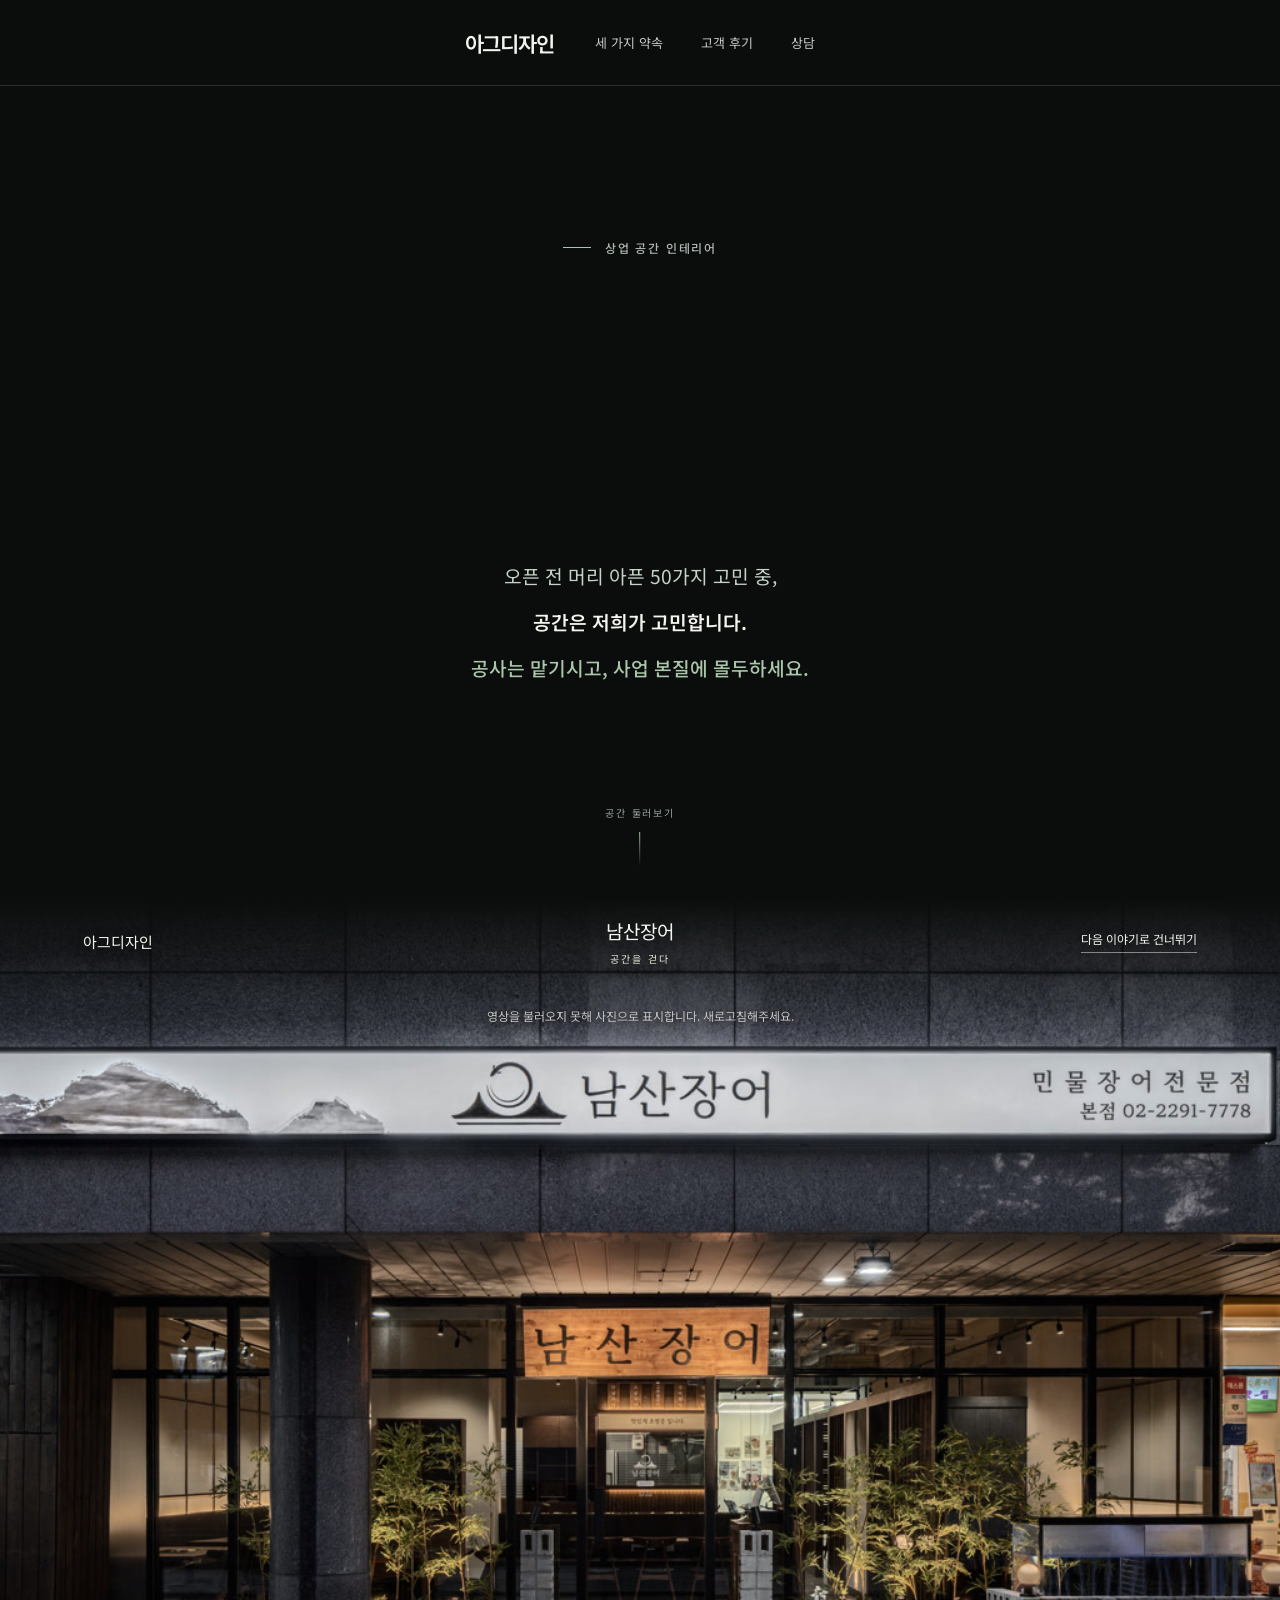
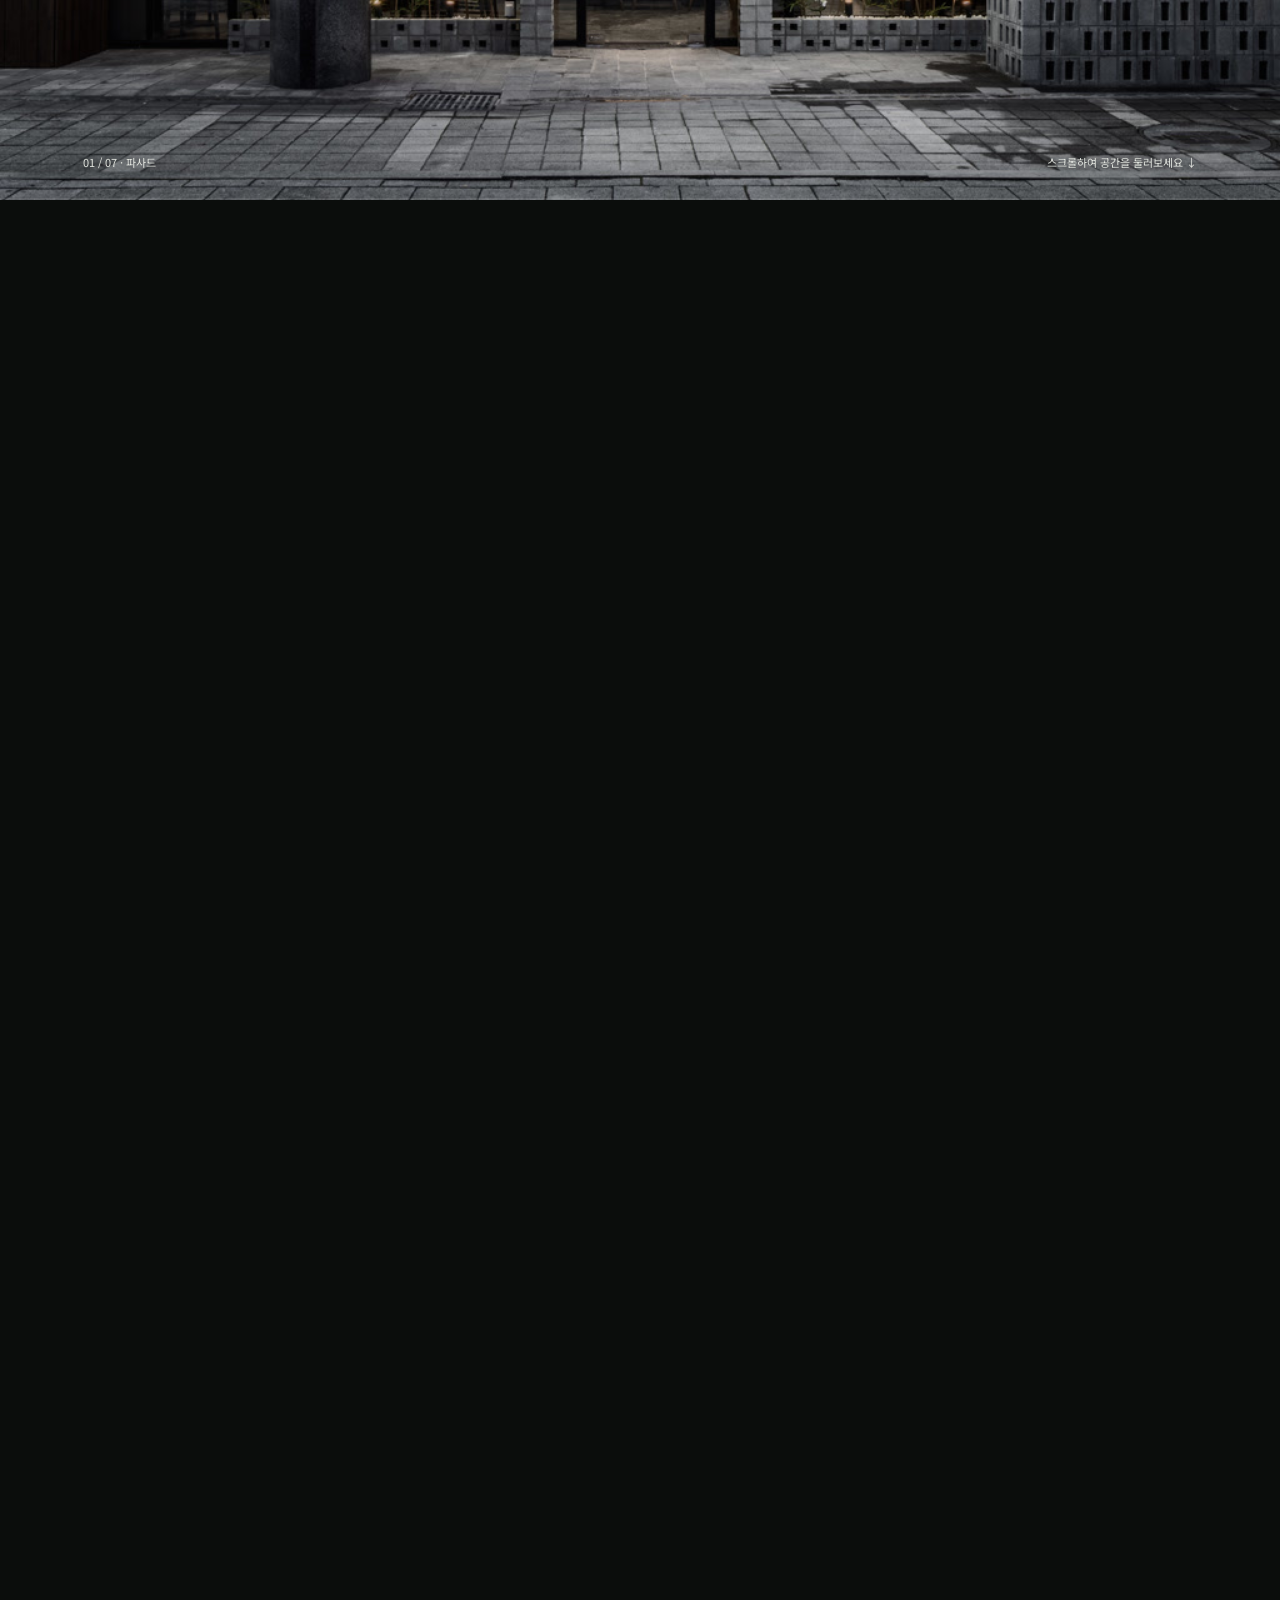
==== commit c4d9cb91: "Galaxy fixes and content updates - Re-encode tour clips 1-5 to H.264 yuv420p (HEVC 10-bit didn't pla" ====
--- a/index.html
+++ b/index.html
@@ -65,7 +65,7 @@
   <section class="sec bridge" id="concerns">
     <span class="eyebrow">FROM SPACE TO PROMISE</span>
     <h2>운영과 공간 기획을<br><em>동시에 아는 사람에게 맡기세요</em></h2>
-    <p class="lead">6년 차 슈퍼바이저, 매장 운영 전문가가 공간을 설계합니다.</p>
+    <p class="lead">6년 차 슈퍼바이저, 매장 운영<br class="mo"> 전문가가 공간을 설계합니다.</p>
     <div class="career">
       <div class="card liquid-glass"><b>인테리어 설계·시공</b><strong>5<small>년</small></strong></div>
       <div class="card liquid-glass"><b>외식 프랜차이즈 슈퍼바이저</b><strong>6<small>년</small></strong></div>
@@ -152,14 +152,6 @@
         <i class="pay-mark"><span>잔금</span></i>
       </div>
       <h3>큰 금액을 한 번에 맡기지 마세요.<br>공정이 끝날 때마다 5번에 나눠 지급합니다.</h3>
-      <p class="note pay-note">진행 상황 먼저 확인하세요. 각 단계의 공정이 끝난 것을 확인하신 뒤 지급하시면 됩니다.</p>
-      <div class="flow pay-flow">
-        <span class="liquid-glass">설계 확정</span><i>→</i><span class="liquid-glass">항목정리 확정</span><i>→</i><span class="liquid-glass">계약</span><i>→</i><strong class="liquid-glass-strong">다음 날 착공</strong>
-      </div>
-    </div>
-
-    <div class="block quote-row">
-      <blockquote class="quote-plain">“일요일 저녁에 계약했는데<br class="mo"> 바로 다음 날 공사가 시작됐어요.<br class="all">계약금만 받고 도망간다는 얘기를<br class="mo"> 많이 들어서 걱정했는데<br class="all">오히려 서둘러 주셔서 안심이 됐습니다.”<cite>남산장어 대표님</cite></blockquote>
     </div>
 
     <div class="block report" id="daily-report">
@@ -184,7 +176,7 @@
             <div class="chat-compose" aria-hidden="true"><span>＋</span><span>메시지 입력</span><span>☺</span></div>
           </div>
           <p class="report-cue">스크롤하며 오늘의 현장을 확인하세요 ↓</p>
-          <span class="report-example">공사일보 전달 대화 예시 · 실제 현장 영상</span>
+          <span class="report-example">전달 대화 예시 · 실제 현장 영상</span>
         </div>
       </div>
       <div class="report-copy report-details">
@@ -225,7 +217,7 @@
   <section class="sec" id="price">
     <div class="sec-top"><span class="eyebrow">02 / 두 번째 약속</span><span class="muted">추가금 · 가격 적정성</span></div>
     <h2>“합리적인 가격에<br class="mo"> 하고 싶은데..<br><em>바가지 당하는 거 아니야?”</em></h2>
-    <p class="lead">어디에 얼마를 쓰는지<br class="mo"> 모든 상세 내역이 보이는<br class="mo"> <strong>‘항목정리’</strong>를 드립니다.</p>
+    <p class="lead">어디에 얼마를 쓰는지<br class="mo"> 모든 상세 내역이 보이는<br class="mo"> <strong>‘공사상세내역’</strong>을 드립니다.</p>
 
     <div class="block compare stack">
       <div class="card liquid-glass doc-plain">
@@ -236,7 +228,7 @@
       <div class="stack-arrow" aria-hidden="true"><i></i><i></i><i></i></div>
       <div class="card liquid-glass-strong doc-items">
         <img class="doc-logo" src="images/agd-logo.png" alt="" aria-hidden="true">
-        <span class="eyebrow">아그디자인 항목정리 · 남산장어 실제 견적</span>
+        <span class="eyebrow">아그디자인 공사상세내역</span>
         <div class="row"><span>주방벽체 가벽틀 양면 석고</span><b>4,216,000</b></div>
         <div class="row"><span>붙박이의자 전체</span><b>2,742,000</b></div>
         <div class="row"><span>홀 양측면 석고</span><b>1,387,000</b></div>
@@ -249,7 +241,6 @@
         <div class="row"><span>홀 벽체 띠장</span><b>333,000</b></div>
         <div class="row"><span>먹메김</span><b>300,000</b></div>
         <div class="row total"><span>목공 공사 소계</span><b>12,405,000원</b></div>
-        <p class="muted">항목마다 자재비와 노무비를 나눠 적습니다.</p>
         <p class="doc-sample">* 예시로 작성된 금액입니다</p>
       </div>
     </div>
@@ -340,14 +331,14 @@
       <span class="eyebrow">PROCESS</span>
       <h3>아그디자인과 함께하실<br class="mo"> 프로젝트 과정</h3>
       <ol class="rm-list">
-        <li class="rm-step is-right"><span class="rm-dot" aria-hidden="true">01</span><div class="rm-card"><h4><span class="rm-num">1</span>문의</h4><p>‘아그디자인’으로 문의하시면 간단한 설문 조사로 시작됩니다.</p></div></li>
-        <li class="rm-step is-left"><span class="rm-dot" aria-hidden="true">02</span><div class="rm-card"><h4><span class="rm-num">2</span>미팅</h4><p>하고자하는 매장, 브랜드 업종 대한 내용을 듣고 대표님의 니즈를 파악합니다.</p><div class="rm-video"><video src="files/site-meeting.mp4" poster="images/site-meeting-poster.jpg" preload="none" playsinline></video><button type="button" class="rm-play liquid-glass" aria-label="현장 미팅 영상 재생">▶</button></div></div></li>
-        <li class="rm-step is-right"><span class="rm-dot" aria-hidden="true">03</span><div class="rm-card"><h4><span class="rm-num">3</span>0차 PT</h4><p>미팅 내용을 바탕으로 컨셉과 공간 방향을 제안합니다.</p><div class="rm-media rm-rotator is-fit"><img src="images/plan/plan-1.jpg" alt="" loading="lazy" class="is-on"></div></div></li>
-        <li class="rm-step is-left"><span class="rm-dot" aria-hidden="true">04</span><div class="rm-card"><h4><span class="rm-num">4</span>디자인 계약</h4><p>PT 결과를 토대로 디자인 착수 계약을 합니다.</p><div class="rm-media rm-rotator is-fit"><img src="images/plan/plan-2-cut.webp" alt="" loading="lazy" class="is-on"><img src="images/plan/plan-3-cut.webp" alt="" loading="lazy"></div></div></li>
-        <li class="rm-step is-right"><span class="rm-dot" aria-hidden="true">05</span><div class="rm-card"><h4><span class="rm-num">5</span>디자인 미팅 1~4차</h4><p>컨셉, 공간 레이아웃, 컬러링, 디테일 의 순서로 진행합니다</p><div class="rm-media rm-rotator is-fit"><img src="images/plan/plan-4-cut.webp" alt="" loading="lazy" class="is-on"><img src="images/plan/plan-5-cut.webp" alt="" loading="lazy"></div></div></li>
-        <li class="rm-step is-left"><span class="rm-dot" aria-hidden="true">06</span><div class="rm-card"><h4><span class="rm-num">6</span>시공 계약</h4><p>확정된 디자인의 상세 견적으로 공사를 계약합니다.</p><div class="rm-media rm-rotator"><img src="images/plan/plan-6.jpg" alt="" loading="lazy" class="is-on"><img src="images/plan/plan-7.jpg" alt="" loading="lazy"></div></div></li>
-        <li class="rm-step is-right"><span class="rm-dot" aria-hidden="true">07</span><div class="rm-card"><h4><span class="rm-num">7</span>공사</h4><p>논의한 디자인 계획에 맞춰 공사를 실행합니다.</p><div class="rm-video"><video src="images/plan/plan-8.mp4" poster="images/plan/plan-8-poster.jpg" preload="none" playsinline></video><button type="button" class="rm-play liquid-glass" aria-label="공사 영상 재생">▶</button></div></div></li>
-        <li class="rm-step is-left"><span class="rm-dot" aria-hidden="true">08</span><div class="rm-card"><h4><span class="rm-num">8</span>사후 관리</h4><p>책임시공 협력업체가 책임감을 가지고 보수 관리 합니다.</p><div class="rm-media rm-rotator"><img src="images/plan/plan-9.jpg" alt="" loading="lazy" class="is-on"><img src="images/plan/plan-10.jpg" alt="" loading="lazy"></div></div></li>
+        <li class="rm-step is-right"><span class="rm-dot" aria-hidden="true">01</span><div class="rm-card"><h4><span class="rm-num">1</span>첫 만남</h4><p>사전 설문조사 내용을 바탕으로 공간에 대한 전반적인 의견을 나누고, 고객의 니즈를 파악합니다.</p></div></li>
+        <li class="rm-step is-left"><span class="rm-dot" aria-hidden="true">02</span><div class="rm-card"><h4><span class="rm-num">2</span>공간 콘셉트 및 방향성 제안</h4><p>첫 만남에서 나눈 내용을 바탕으로 공간의 톤앤매너를 설정하고, 디자인 방향성을 제안합니다.</p><div class="rm-media rm-rotator is-fit"><img src="images/plan/plan-1.jpg" alt="" loading="lazy" class="is-on"></div></div></li>
+        <li class="rm-step is-right"><span class="rm-dot" aria-hidden="true">03</span><div class="rm-card"><h4><span class="rm-num">3</span>디자인 착수 계약</h4><p>확정된 톤앤매너를 바탕으로 기능성과 디자인 요소를 함께 고려한 공간 레이아웃 설계를 시작합니다.</p></div></li>
+        <li class="rm-step is-left"><span class="rm-dot" aria-hidden="true">04</span><div class="rm-card"><h4><span class="rm-num">4</span>디자인 회의</h4><p>공간 레이아웃, 3D 구조화, 컬러링 및 디자인 디테일, 마감재 선정 순으로 단계별 디자인 협의를 진행합니다.</p></div></li>
+        <li class="rm-step is-right"><span class="rm-dot" aria-hidden="true">05</span><div class="rm-card"><h4><span class="rm-num">5</span>공사 세부 내역 확인 및 시공 계약</h4><p>확정된 디자인을 바탕으로 공사별 세부 내역과 시공 범위를 검토하고, 최종 공사 계획을 확정한 후 시공 계약을 체결합니다.</p></div></li>
+        <li class="rm-step is-left"><span class="rm-dot" aria-hidden="true">06</span><div class="rm-card"><h4><span class="rm-num">6</span>착공</h4><p>체계적으로 수립된 공정 계획에 따라 효율적이고 안정적으로 시공을 진행합니다.</p><div class="rm-video"><video src="images/plan/plan-8.mp4" poster="images/plan/plan-8-poster.jpg" preload="none" playsinline></video><button type="button" class="rm-play liquid-glass" aria-label="공사 영상 재생">▶</button></div></div></li>
+        <li class="rm-step is-right"><span class="rm-dot" aria-hidden="true">07</span><div class="rm-card"><h4><span class="rm-num">7</span>완공</h4><p>디자인 시안의 의도를 현장에 충실히 구현한 아그디자인의 완성된 공간을 만나보실 수 있습니다.</p></div></li>
+        <li class="rm-step is-left"><span class="rm-dot" aria-hidden="true">08</span><div class="rm-card"><h4><span class="rm-num">8</span>사후 관리</h4><p>시공에 참여한 협력업체와 함께 책임감 있는 사후 관리와 보수를 진행합니다.</p></div></li>
       </ol>
     </div>
   </section>
@@ -364,8 +355,7 @@
   <!-- CTA -->
   <section class="sec cta" id="contact">
     <span class="eyebrow">YOUR NEXT CHAPTER</span>
-    <h2>공사는 맡기시고<br><em>사업 본질에 몰두하세요</em></h2>
-    <p class="lead">견적 미팅까지 무료입니다.<br class="mo"> 항목정리 견적을 받아 보시고<br class="mo"> 충분히 비교하신 뒤 결정하세요.</p>
+    <h2>“공사중 이렇게 매장에<br><em>안 나가 본 건 처음이에요.”</em></h2>
     <div class="cta-options">
       <div class="card liquid-glass cta-option">
         <span class="eyebrow">STEP 1 · 더 알아보기</span>
@@ -380,14 +370,13 @@
         <span class="eyebrow">STEP 2 · 준비되셨다면</span>
         <h3>무료 견적 미팅 신청</h3>
         <p>매장 위치와 평수, 오픈 시기 등<br>양식에 맞춰 내용 전달주시면 됩니다.</p>
-        <a class="action-glass liquid-glass-strong kakao-btn" href="https://pf.kakao.com/_ssXVn" target="_blank" rel="noopener"><svg class="cta-sns-icon kakao-icon" viewBox="0 0 24 24" aria-hidden="true"><path fill="#FEE500" d="M12 3C6.48 3 2 6.58 2 11c0 2.85 1.86 5.35 4.66 6.77l-.95 3.48c-.08.3.26.54.52.37l4.13-2.74c.54.06 1.08.1 1.64.1 5.52 0 10-3.58 10-8S17.52 3 12 3z"/></svg><span class="action-copy">카카오톡으로 상담 신청하기</span><span class="action-arrow liquid-glass" aria-hidden="true">→</span></a>
+        <a class="action-glass liquid-glass-strong kakao-btn" href="https://alwaysgreen.dothome.co.kr/" target="_blank" rel="noopener"><svg class="cta-sns-icon link-icon" viewBox="0 0 24 24" aria-hidden="true"><path fill="none" stroke="currentColor" stroke-width="2" stroke-linecap="round" stroke-linejoin="round" d="M10 14a4.5 4.5 0 0 0 6.4 0l3.2-3.2a4.5 4.5 0 0 0-6.4-6.4l-1.1 1.1M14 10a4.5 4.5 0 0 0-6.4 0l-3.2 3.2a4.5 4.5 0 0 0 6.4 6.4l1.1-1.1"/></svg><span class="action-copy">상담 신청하기</span><span class="action-arrow liquid-glass" aria-hidden="true">→</span></a>
       </div>
     </div>
   </section>
   </main>
   <footer class="site-foot">
     <a href="#top"><img src="images/logo-removebg.png" alt="아그디자인 alwaysgreen design" width="115" height="123"></a>
-    <p>공사는 맡기시고,<br>사업 본질에 몰두하세요.</p>
     <nav class="sns" aria-label="아그디자인 SNS">
       <a href="https://www.instagram.com/design_alwaysgreen" target="_blank" rel="noopener" aria-label="인스타그램 (새 탭)"><svg viewBox="0 0 24 24" aria-hidden="true"><rect x="3" y="3" width="18" height="18" rx="5" fill="none" stroke="currentColor" stroke-width="1.8"/><circle cx="12" cy="12" r="4.2" fill="none" stroke="currentColor" stroke-width="1.8"/><circle cx="17.4" cy="6.6" r="1.1" fill="currentColor"/></svg></a>
       <a href="https://www.threads.com/@design_alwaysgreen" target="_blank" rel="noopener" aria-label="스레드 (새 탭)"><svg viewBox="0 0 192 192" aria-hidden="true"><path fill="currentColor" d="M141.5 89c-.8-.4-1.7-.8-2.5-1.2-1.5-27.1-16.3-42.6-41.1-42.8h-.3c-14.8 0-27.2 6.3-34.8 17.9l13.6 9.3c5.7-8.6 14.6-10.4 21.2-10.4h.2c8.2.1 14.4 2.4 18.4 7.1 2.9 3.4 4.9 8.1 5.9 14.1-7.3-1.2-15.2-1.6-23.6-1.2-23.7 1.4-39 15.2-38 34.4.5 9.7 5.4 18.1 13.7 23.6 7 4.6 16.1 6.9 25.5 6.4 12.4-.7 22.2-5.4 29-14.1 5.2-6.6 8.5-15.2 9.9-26 5.9 3.6 10.3 8.3 12.7 13.9 4.1 9.6 4.4 25.4-8.5 38.3-11.3 11.3-24.9 16.2-45.4 16.3-22.8-.2-40-7.5-51.2-21.7C40.3 125.4 34.9 106.8 34.7 96c.2-10.8 5.6-29.4 16.1-42.7 11.2-14.2 28.4-21.5 51.2-21.7 22.9.2 40.4 7.5 52 21.8 5.7 7 10 15.8 12.8 26l15.9-4.2c-3.4-12.6-8.8-23.4-16.1-32.4C151.8 24.3 130 15.2 102 15h-.1C74 15.2 52.5 24.3 38 42.2 25.2 58.2 18.6 80.3 18.4 96v.1c.2 15.7 6.8 37.8 19.6 53.8 14.5 17.9 36 27 63.9 27.2h.1c24.8-.2 42.3-6.7 56.7-21.1 18.8-18.8 18.3-42.4 12.1-56.8-4.5-10.3-13-18.7-24.6-24.2zm-42.8 40.3c-10.4.6-21.1-4.1-21.7-14.1-.4-7.4 5.3-15.7 22.4-16.7 2-.1 3.9-.2 5.8-.2 6.2 0 12 .6 17.3 1.8-2 24.6-13.5 28.6-23.8 29.2z"/></svg></a>
--- a/sections.css
+++ b/sections.css
@@ -637,8 +637,31 @@
   .pay-5 .pay-mark.is-empty:before{content:none}
 }
 /* 리뷰 본문 양쪽 정렬 */
-.rv-text{text-align:justify}
+.rv-text{text-align:left}
 @media(max-width:800px){.pay-5 .pay-mark span{width:auto;max-width:none}}
 /* 줄바꿈: br.mo = 휴대폰에서만, br.pc = PC에서만, br.all = 항상 */
 br.mo{display:none}
 @media(max-width:800px){br.mo,br.all{display:inline!important}br.pc{display:none!important}}
+/* 휴대폰: 공간 투어 왼쪽 아래 장면 번호(01 / 07 · …) 숨김 */
+@media(max-width:800px){#position{display:none}}
+/* 휴대폰 세로: 글씨 뒤 그라데이션 없이, 사진 아래 검은 바탕에 텍스트 */
+@media(max-width:700px) and (orientation:portrait){
+  #journey .shade{display:none}
+  #journey .caption{top:calc(42% + 46.875vw + 4px);bottom:auto}
+}
+@media(max-width:800px){#hint{display:none}}
+/* 공간 투어 하단 장면 표시(7개 막대) 숨김 */
+#stops{display:none}
+/* 휴대폰: '자세히 보기'를 누르면 글 전체가 위로 부드럽게 올라가고 설명이 나타남 */
+@media(max-width:700px) and (orientation:portrait){
+  #journey .caption{top:calc(42% + 46.875vw + 4px - var(--lift,0px));transition:top .45s cubic-bezier(.22,1,.36,1)}
+}
+@media(max-width:800px){
+  .caption.is-open p,.caption.is-open .detail{animation:caption-in .45s ease both}
+}
+@keyframes caption-in{from{opacity:0;transform:translateY(12px)}to{opacity:1;transform:none}}
+@media(prefers-reduced-motion:reduce){#journey .caption{transition:none}.caption.is-open p,.caption.is-open .detail{animation:none}}
+/* 공간 투어 설명: PC 본문 / 휴대폰 전용 줄바꿈 본문 */
+.caption .body-m{display:none}
+@media(max-width:800px){.caption .body-pc{display:none!important}.caption.is-open .body-m{display:block}}
+@media(max-width:800px){.caption .body-m{font-size:12px;line-height:1.8}}
--- a/daily-report.css
+++ b/daily-report.css
@@ -65,3 +65,5 @@
 .lb-prev{left:14px;top:50%;transform:translateY(-50%)}
 .lb-next{right:14px;top:50%;transform:translateY(-50%)}
 .lb-count{position:absolute;bottom:18px;left:0;right:0;text-align:center;font-size:13px;color:#d6ddd6}
+/* 영상 확대 구간을 짧게: 확대 후 조금만 더 내리면 바로 다음으로 */
+.report-scroll.is-animated{height:300svh}
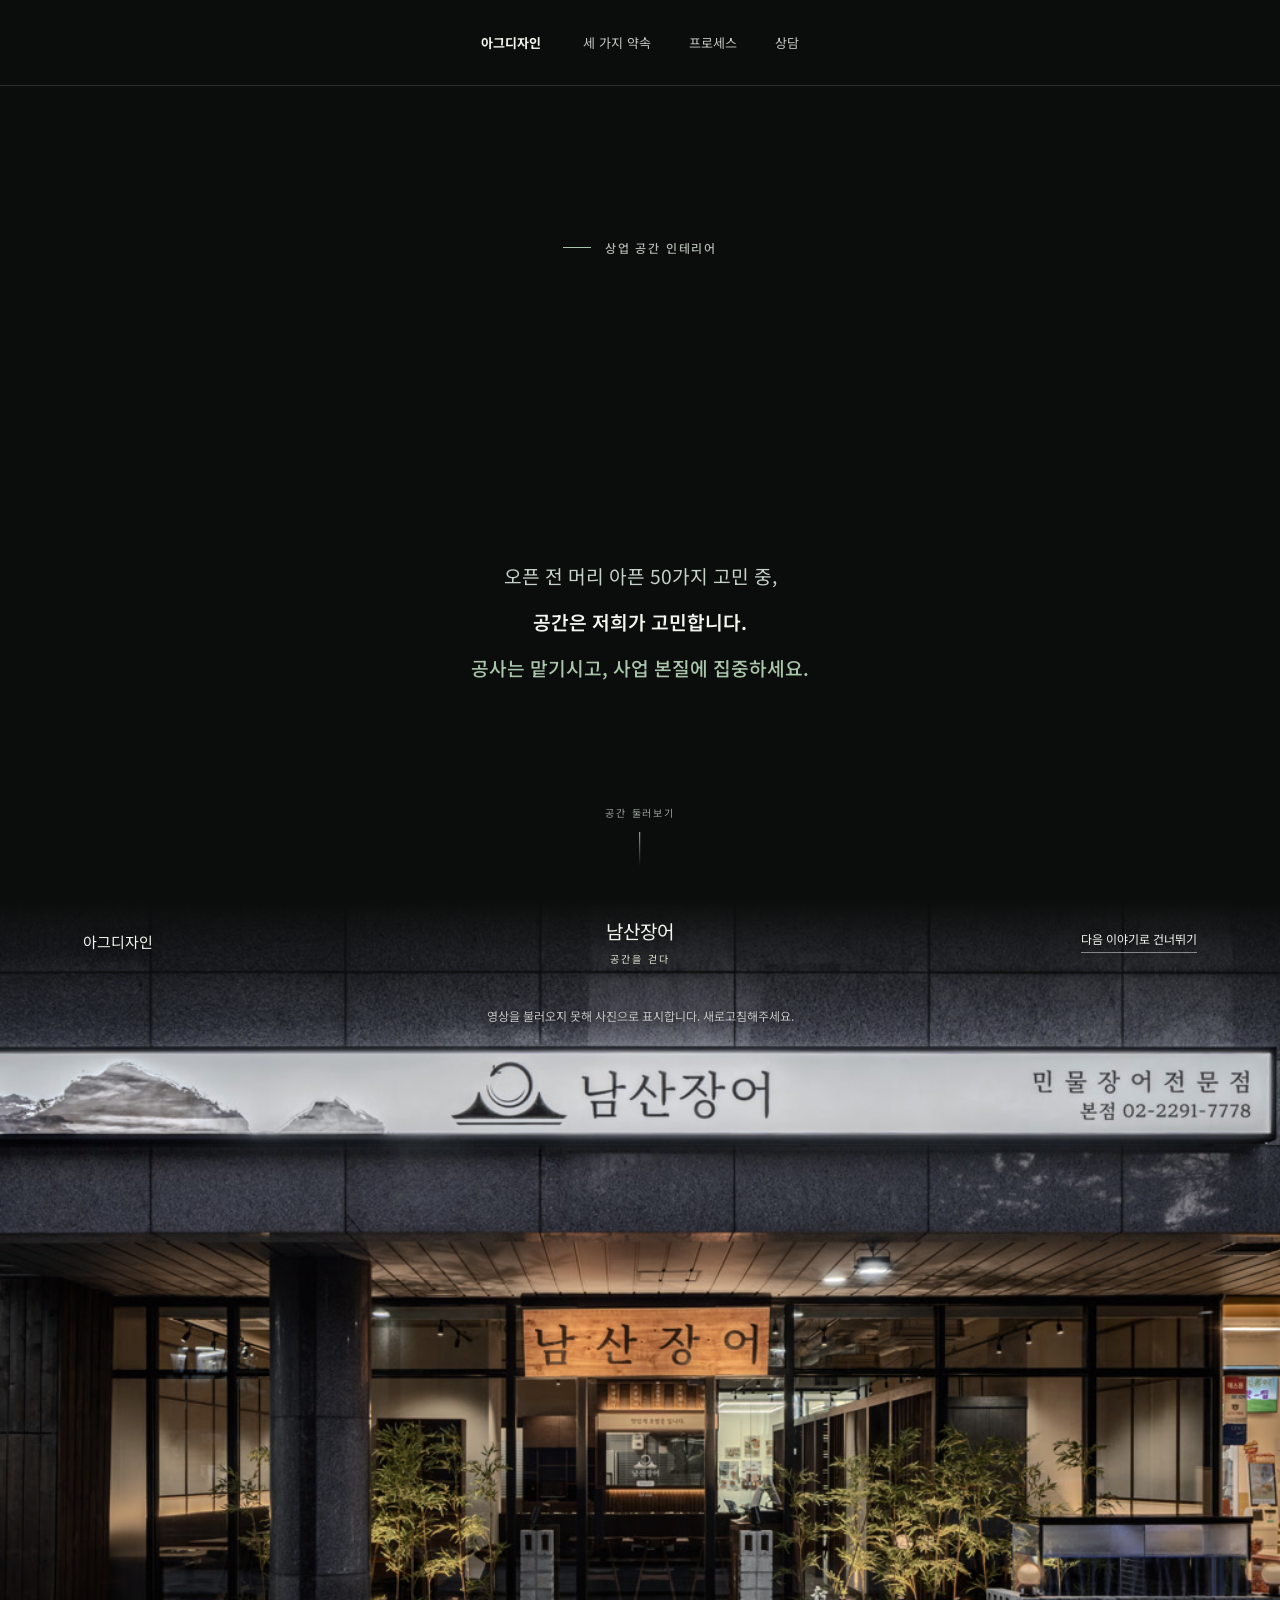
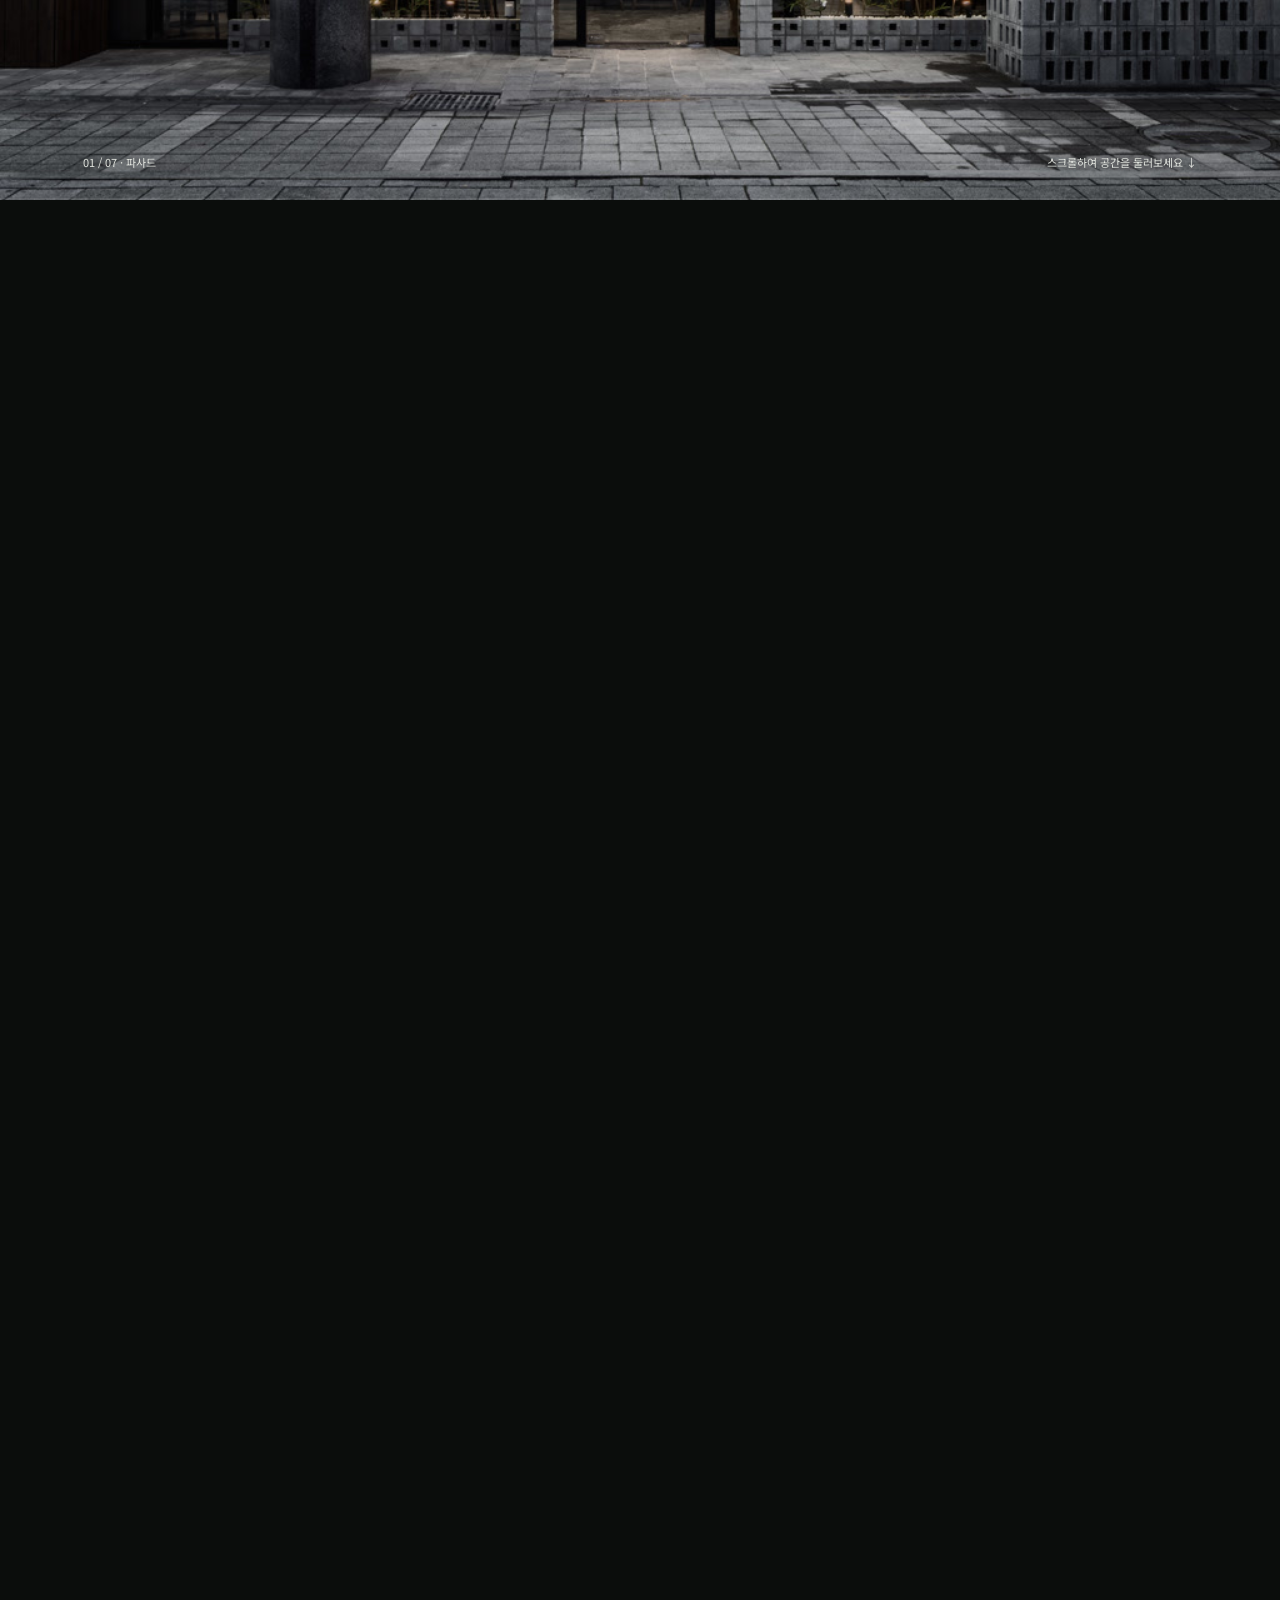
==== commit 8ae220e0: "Sticky black nav, upward scroll brake, autoplay videos, review and copy updates - Fixed black nav ab" ====
--- a/index.html
+++ b/index.html
@@ -13,6 +13,7 @@
   <meta property="og:image" content="https://agdesign-seven.vercel.app/images/og-image.jpg">
   <meta property="og:image:width" content="1200">
   <meta property="og:image:height" content="630">
+  <script src="open-external.js"></script>
   <link rel="icon" type="image/png" sizes="32x32" href="images/favicon-32.png">
   <link rel="icon" type="image/png" sizes="512x512" href="images/favicon-512.png">
   <link rel="apple-touch-icon" href="images/apple-touch-icon.png">
@@ -28,19 +29,19 @@
 <body>
   <main>
   <!-- 공감 히어로 -->
+  <header class="header site-nav">
+    <a class="brand" href="#top">아그디자인</a>
+    <nav aria-label="주요 메뉴"><a href="#concerns">세 가지 약속</a><a href="#process">프로세스</a><a href="#contact">상담</a></nav>
+  </header>
   <section class="hero" id="top" aria-label="아그디자인 소개">
     <video class="hero-video" id="hero-video" autoplay muted loop playsinline preload="auto" aria-hidden="true" tabindex="-1">
       <source src="files/hero-interior-mood-6s.mp4" type="video/mp4">
     </video>
-    <header class="header">
-      <a class="brand" href="#top">아그디자인</a>
-      <nav aria-label="주요 메뉴"><a href="#concerns">세 가지 약속</a><a href="#report-end">고객 후기</a><a href="#contact">상담</a></nav>
-    </header>
     <div class="hero-body">
       <div class="hero-eyebrow"><span class="line"></span>상업 공간 인테리어</div>
       <blockquote class="hero-quote" data-lines="0"><span class="hq-line"><span>“공사중 이렇게 매장에</span></span><span class="hq-line"><span>안 나가 본 건 처음이에요.”</span></span><cite>아그디자인이 자주 듣는 말.</cite></blockquote>
       <p class="hero-sub">오픈 전 머리 아픈 50가지 고민 중,<br><strong>공간은 저희가 고민합니다.</strong></p>
-      <p class="hero-tag">공사는 맡기시고, 사업 본질에 몰두하세요.</p>
+      <p class="hero-tag">공사는 맡기시고, 사업 본질에 집중하세요.</p>
     </div>
     <a class="scroll-hint hero-scroll" href="#journey">공간 둘러보기<span class="scroll-line" aria-hidden="true"></span></a>
   </section>
@@ -49,7 +50,7 @@
     <div class="stage">
       <div id="media" aria-hidden="true"></div>
       <div class="shade"></div>
-      <header class="top"><span>아그디자인</span><span>남산장어 <small>공간을 걷다</small></span><a class="skip-tour" href="#concerns">다음 이야기로 건너뛰기</a></header>
+      <header class="top"><a class="top-brand" href="#top">아그디자인</a><span>남산장어 <small>공간을 걷다</small></span><a class="skip-tour" href="#concerns">다음 이야기로 건너뛰기</a></header>
       <div id="captions"></div>
       <footer class="bottom">
         <span id="position">01 / 07 · 파사드</span>
@@ -194,21 +195,11 @@
         <div class="rv-track" tabindex="0">
           <article class="rv-card card liquid-glass">
             <span class="rv-q" aria-hidden="true">“</span>
-            <p class="rv-text">대표님이 연락을 정말 잘 받으세요. 공사 끝나고도 이것저것 여쭤보려고 자주 전화드렸는데, 그때마다 친절하게 답해 주셨어요. 사용으로 인한 파손은 당연히 비용 드려 방문 요청드렸고요. 그 외에는 무상 A/S 해 주시고 서비스로 이것저것 손봐 주고 가셨습니다. 공사 중에는 당연히 해 나가는 것들이지만, 시간이 지나면 이렇게 해 주시기 쉽지 않거든요! 먼저 신경 써 주시고 챙겨 주셔서 감사드립니다! 🙂</p>
-            <footer class="rv-by"><img class="rv-logo" src="images/namsan-logo.jpg" alt="남산장어 로고" width="48" height="48"><span><b>남산장어 대표님</b><small>서울 성동구 상왕십리동 811</small></span></footer>
-          </article>
-          <article class="rv-card card liquid-glass">
-            <span class="rv-q" aria-hidden="true">“</span>
             <p class="rv-text">인테리어 마감 끝나고 오픈 준비 중에 룸 조명이 나갔었습니다. 연락드리니 바로 출발해 주시고 해결까지 해 주셨네요 🙂 오픈 준비를 3일 정도 진행해서 늦게 오셔도 된다고 했는데도 바로 와 주셨어요! 신경 써 주셔서 감사드려요 :)</p>
             <footer class="rv-by"><img class="rv-logo" src="images/namsan-logo.jpg" alt="남산장어 로고" width="48" height="48"><span><b>남산장어 대표님</b><small>서울 성동구 상왕십리동 811</small></span></footer>
           </article>
-          <article class="rv-card card liquid-glass">
-            <span class="rv-q" aria-hidden="true">“</span>
-            <p class="rv-text">저희가 거의 1년이 다 되어 가서 A/S 요청드릴까 말까 고민 중이었는데, 먼저 전화 주셔서 요즘 불편하신 건 없으시냐고 물어봐 주셔서 감사했습니다 🙂</p>
-            <footer class="rv-by"><img class="rv-logo" src="images/namsan-logo.jpg" alt="남산장어 로고" width="48" height="48"><span><b>남산장어 대표님</b><small>서울 성동구 상왕십리동 811</small></span></footer>
-          </article>
-        </div>
-        <div class="rv-nav"><button type="button" class="rv-prev liquid-glass" aria-label="이전 후기">‹</button><button type="button" class="rv-next liquid-glass" aria-label="다음 후기">›</button></div>
+        </div>
+        <div class="rv-nav" hidden><button type="button" class="rv-prev liquid-glass" aria-label="이전 후기">‹</button><button type="button" class="rv-next liquid-glass" aria-label="다음 후기">›</button></div>
       </div>
     </div>
   </section>
@@ -327,7 +318,7 @@
       </div>
     </div>
 
-    <div class="block roadmap">
+    <div class="block roadmap" id="process">
       <span class="eyebrow">PROCESS</span>
       <h3>아그디자인과 함께하실<br class="mo"> 프로젝트 과정</h3>
       <ol class="rm-list">
@@ -336,7 +327,7 @@
         <li class="rm-step is-right"><span class="rm-dot" aria-hidden="true">03</span><div class="rm-card"><h4><span class="rm-num">3</span>디자인 착수 계약</h4><p>확정된 톤앤매너를 바탕으로 기능성과 디자인 요소를 함께 고려한 공간 레이아웃 설계를 시작합니다.</p></div></li>
         <li class="rm-step is-left"><span class="rm-dot" aria-hidden="true">04</span><div class="rm-card"><h4><span class="rm-num">4</span>디자인 회의</h4><p>공간 레이아웃, 3D 구조화, 컬러링 및 디자인 디테일, 마감재 선정 순으로 단계별 디자인 협의를 진행합니다.</p></div></li>
         <li class="rm-step is-right"><span class="rm-dot" aria-hidden="true">05</span><div class="rm-card"><h4><span class="rm-num">5</span>공사 세부 내역 확인 및 시공 계약</h4><p>확정된 디자인을 바탕으로 공사별 세부 내역과 시공 범위를 검토하고, 최종 공사 계획을 확정한 후 시공 계약을 체결합니다.</p></div></li>
-        <li class="rm-step is-left"><span class="rm-dot" aria-hidden="true">06</span><div class="rm-card"><h4><span class="rm-num">6</span>착공</h4><p>체계적으로 수립된 공정 계획에 따라 효율적이고 안정적으로 시공을 진행합니다.</p><div class="rm-video"><video src="images/plan/plan-8.mp4" poster="images/plan/plan-8-poster.jpg" preload="none" playsinline></video><button type="button" class="rm-play liquid-glass" aria-label="공사 영상 재생">▶</button></div></div></li>
+        <li class="rm-step is-left"><span class="rm-dot" aria-hidden="true">06</span><div class="rm-card"><h4><span class="rm-num">6</span>착공</h4><p>체계적으로 수립된 공정 계획에 따라 효율적이고 안정적으로 시공을 진행합니다.</p><div class="rm-video"><video class="rm-autoplay" src="images/plan/plan-8.mp4" poster="images/plan/plan-8-poster.jpg" preload="metadata" muted loop playsinline aria-label="착공 현장 영상"></video></div></div></li>
         <li class="rm-step is-right"><span class="rm-dot" aria-hidden="true">07</span><div class="rm-card"><h4><span class="rm-num">7</span>완공</h4><p>디자인 시안의 의도를 현장에 충실히 구현한 아그디자인의 완성된 공간을 만나보실 수 있습니다.</p></div></li>
         <li class="rm-step is-left"><span class="rm-dot" aria-hidden="true">08</span><div class="rm-card"><h4><span class="rm-num">8</span>사후 관리</h4><p>시공에 참여한 협력업체와 함께 책임감 있는 사후 관리와 보수를 진행합니다.</p></div></li>
       </ol>
@@ -355,7 +346,7 @@
   <!-- CTA -->
   <section class="sec cta" id="contact">
     <span class="eyebrow">YOUR NEXT CHAPTER</span>
-    <h2>“공사중 이렇게 매장에<br><em>안 나가 본 건 처음이에요.”</em></h2>
+    <h2>“공간은 저희가 고민합니다<br>공사는 맡기시고<br><em>사업 본질에 집중하세요.”</em></h2>
     <div class="cta-options">
       <div class="card liquid-glass cta-option">
         <span class="eyebrow">STEP 1 · 더 알아보기</span>
--- a/sections.css
+++ b/sections.css
@@ -665,3 +665,30 @@
 .caption .body-m{display:none}
 @media(max-width:800px){.caption .body-pc{display:none!important}.caption.is-open .body-m{display:block}}
 @media(max-width:800px){.caption .body-m{font-size:12px;line-height:1.8}}
+/* 휴대폰: '자세히 보기'로 글이 올라올 때 뒤에 어두운 투명 레이어도 함께 올라와 사진 위에서도 글이 잘 보이게 */
+@media(max-width:800px){
+  .caption:before{content:"";position:absolute;left:-50vw;right:-50vw;top:-48px;bottom:-60vh;z-index:-1;background:linear-gradient(transparent,#0b0d0ce6 48px,#0b0d0c 100%);opacity:0;transition:opacity .45s ease;pointer-events:none}
+  .caption.is-open:before{opacity:1}
+}
+/* 휴대폰: 펼친 설명과 그 뒤 레이어가 사진 경계 그라데이션보다 위에 오도록 */
+@media(max-width:800px){#journey .caption{z-index:2}}
+.rv-nav[hidden]{display:none}
+/* 상단 메뉴: 화면 위 고정(공간 투어 구간에서는 숨김) · 아그디자인 글자 크기를 메뉴와 같게 */
+.site-nav{position:fixed;z-index:50;transition:transform .35s ease,background-color .3s,border-color .3s}
+.site-nav.is-solid{background:#0b0d0ce6;-webkit-backdrop-filter:blur(10px);backdrop-filter:blur(10px)}
+.site-nav.is-hidden{transform:translateY(-100%)}
+.header .brand{font-size:13px;letter-spacing:0;font-weight:700}
+@media(max-width:800px){.header .brand{font-size:12px}}
+.top-brand{color:inherit;text-decoration:none}
+#process{scroll-margin-top:110px}
+/* 매출 설계 카드: 누르고 있는 동안 멈춤 */
+.points-track.is-held{animation-play-state:paused}
+/* 상단 메뉴: 항상 검정 배경 · 페이지 요소 중 가장 위 레이어 */
+.site-nav,.site-nav.is-solid{z-index:1000;background:#0b0d0c;-webkit-backdrop-filter:none;backdrop-filter:none}
+/* 휴대폰 결제 5단계: 화살표를 표시 상자 밖(왼쪽)으로 · 막대 → 화살표 → [착수금] 순서 */
+@media(max-width:800px){
+  .pay-5 .pay-mark span:before{content:none}
+  .pay-5 .pay-mark:after{content:"←";order:1;flex:none;width:auto;height:auto;background:none;color:var(--accent);font-size:12px;line-height:1;font-style:normal}
+  .pay-5 .pay-mark span{order:2}
+  .pay-5 .pay-mark.is-empty:after{content:none}
+}
--- a/daily-report.css
+++ b/daily-report.css
@@ -57,7 +57,7 @@
 @media(max-height:760px){.is-animated .report-album{width:116px}}
 /* 채팅 사진 크게 보기 */
 .report-album img{cursor:zoom-in}
-.lb{position:fixed;inset:0;z-index:100;display:grid;place-items:center;padding:56px 16px;background:#050806ee}
+.lb{position:fixed;inset:0;z-index:1100;display:grid;place-items:center;padding:56px 16px;background:#050806ee}
 .lb[hidden]{display:none}
 .lb-img{max-width:min(1100px,100%);max-height:100%;border-radius:10px;box-shadow:0 20px 70px #000a}
 .lb button{position:absolute;display:grid;place-items:center;width:46px;height:46px;border:1px solid #ffffff40;border-radius:9999px;background:#0b0d0ccc;color:#fff;font-size:26px;line-height:1;cursor:pointer}
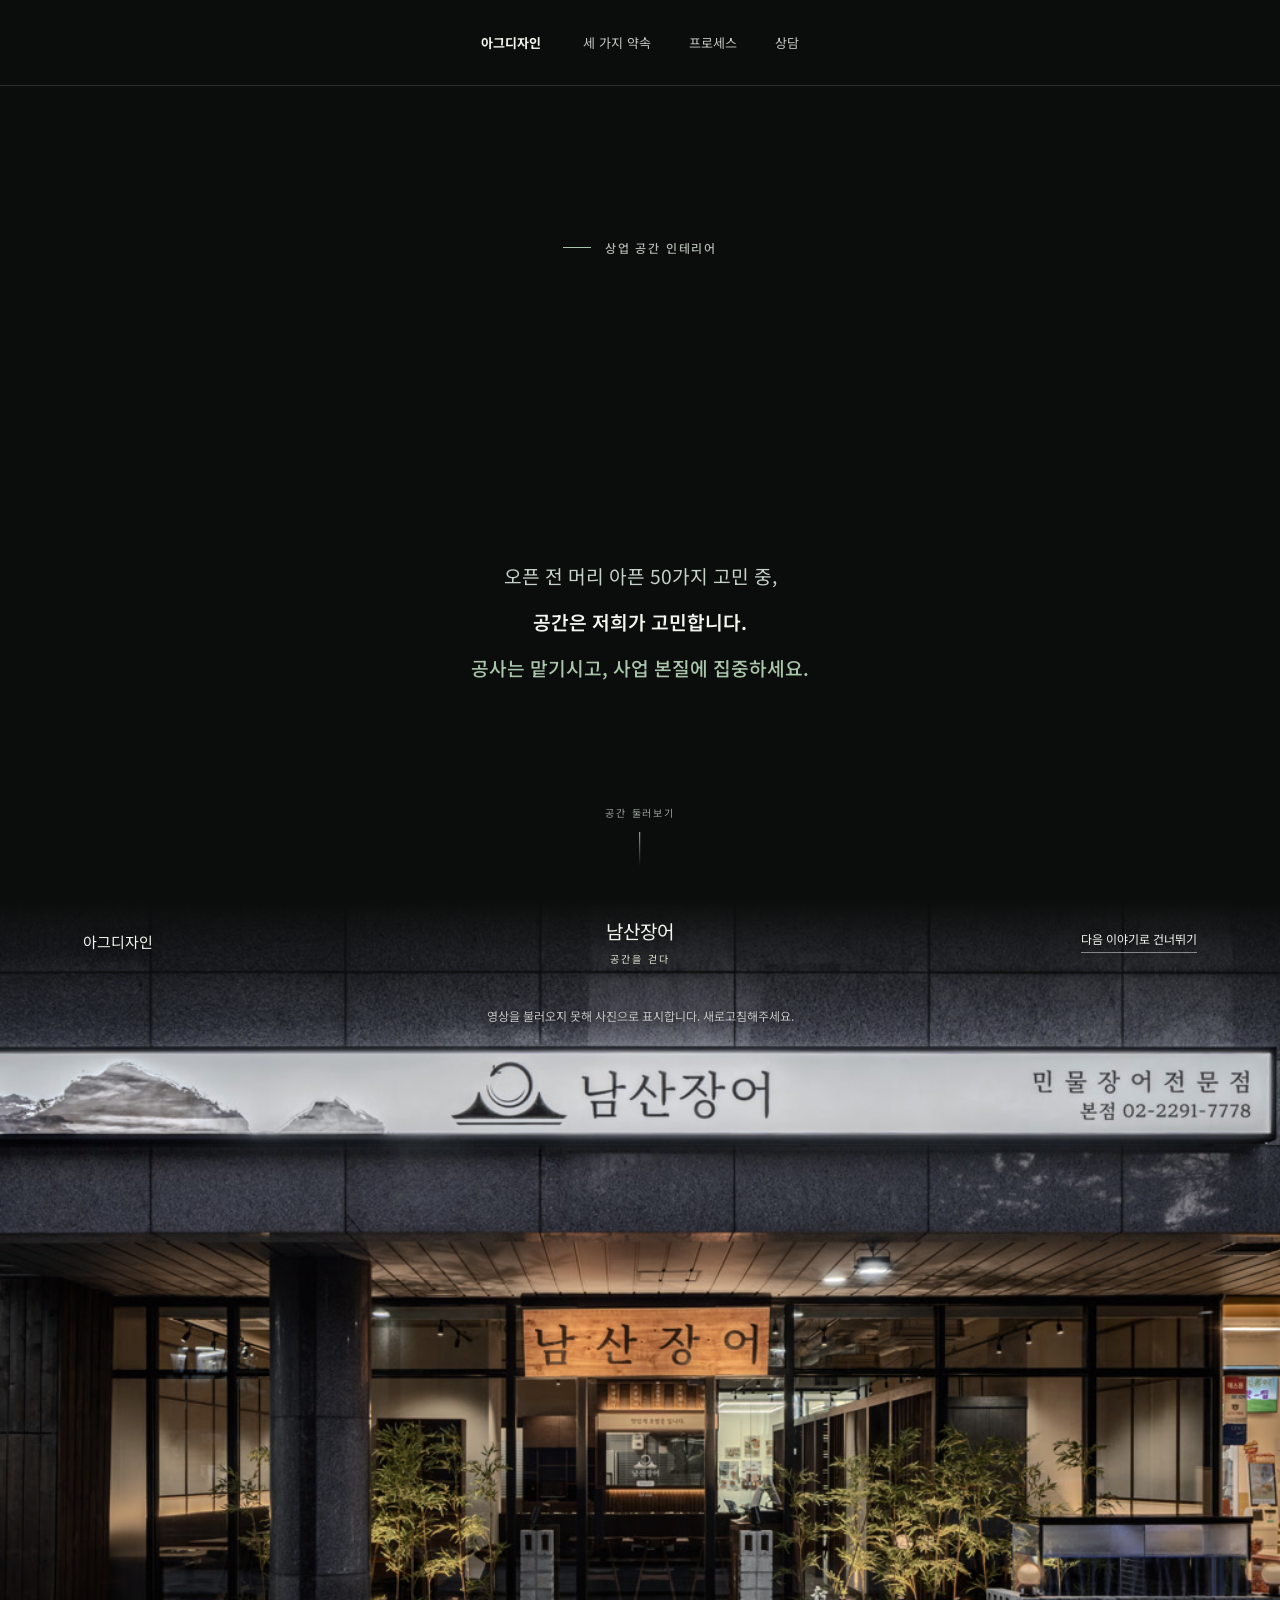
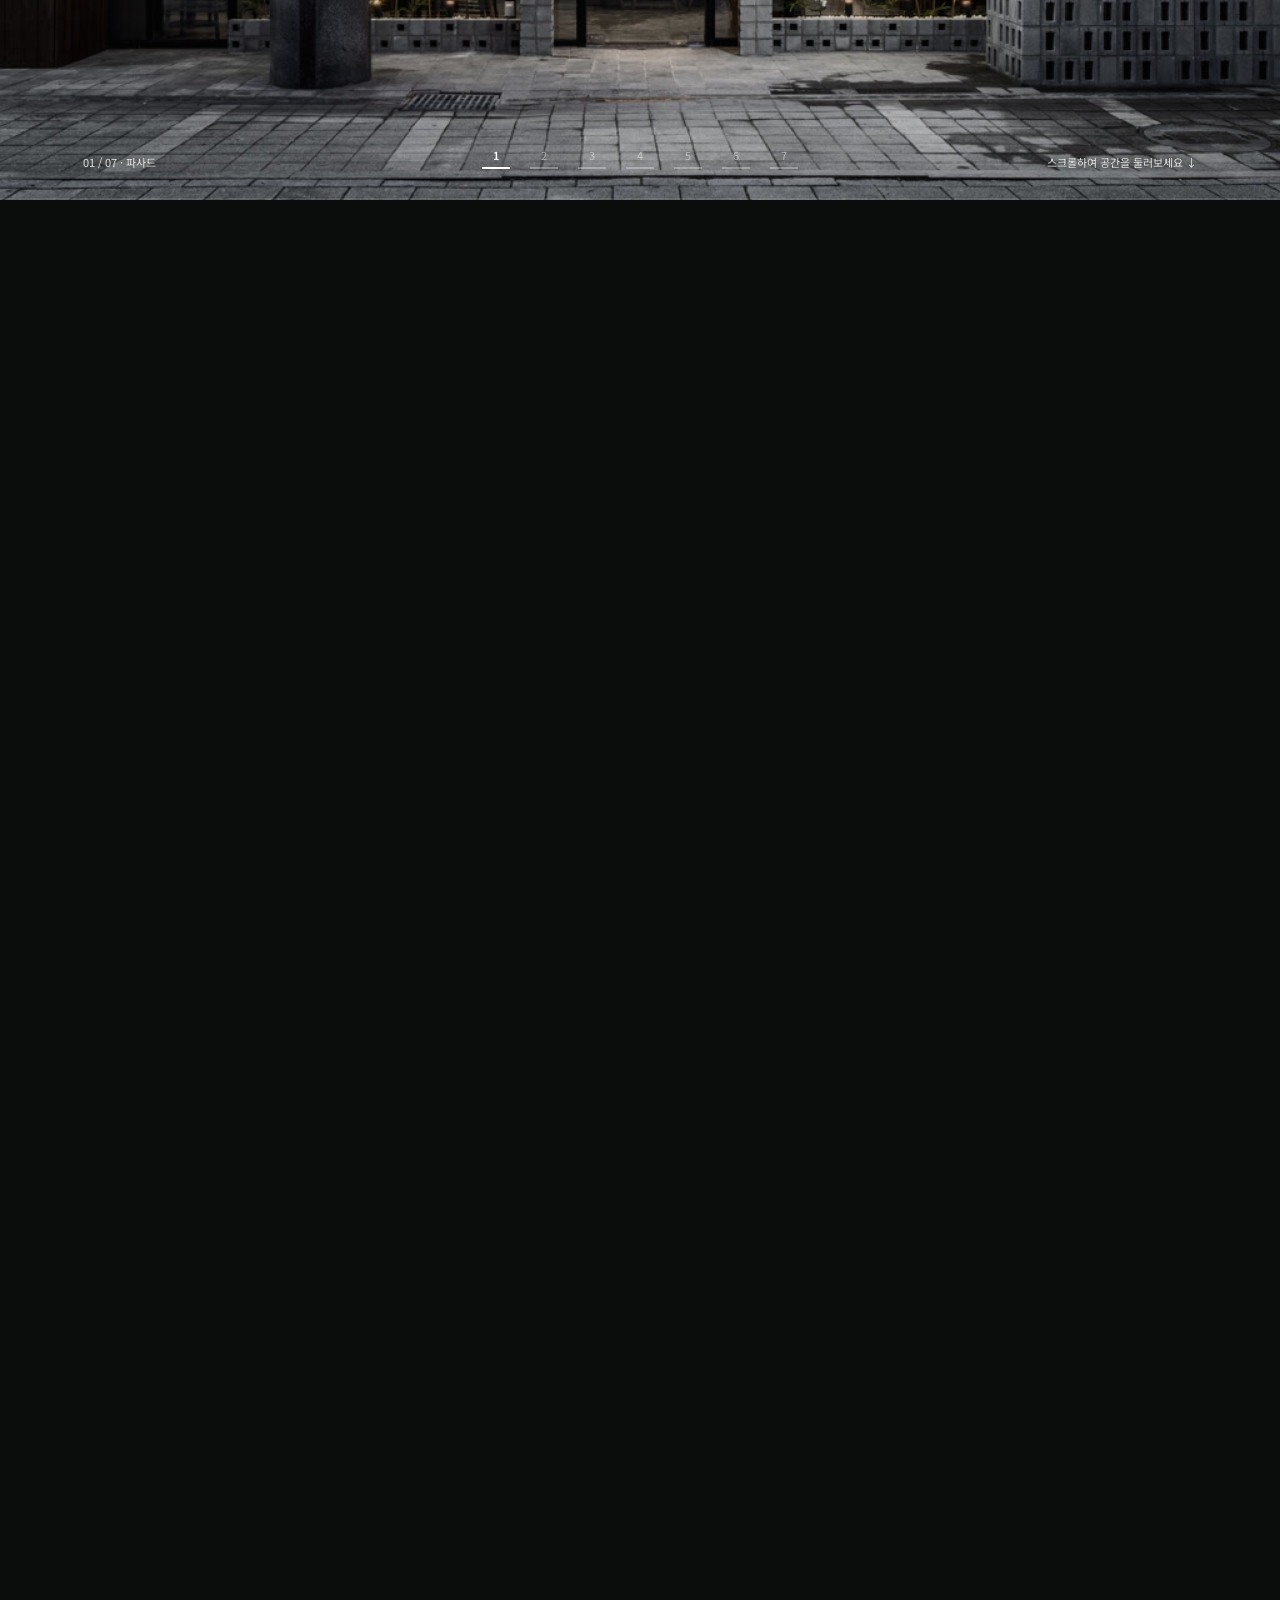
==== commit c22be742: "Brake discards upward momentum, numbered scene bar, smoother reverse, chat video - Upward brake belo" ====
--- a/index.html
+++ b/index.html
@@ -169,7 +169,7 @@
               <p class="chat-date">매일 이어지는 현장 소식</p>
               <div class="chat-in"><span class="chat-avatar" aria-hidden="true">ag</span><div class="chat-messages"><span class="chat-name">아그디자인</span><p class="chat-bubble">대표님 안녕하세요 :)<br>금일 공사 진행사항 전달드립니다!</p>
                 <div class="report-album" aria-label="현장 사진 4장"><img src="images/daily/site-photo-1.jpg" alt="목공 작업 중인 현장" loading="lazy"><img src="images/daily/site-photo-2.jpg" alt="공구와 자재가 놓인 카운터 시공 현장" loading="lazy"><img src="images/daily/site-photo-3.jpg" alt="벽면 마감 작업 중인 현장" loading="lazy"><img src="images/daily/site-photo-4.jpg" alt="완성된 붙박이 의자 하부 구조" loading="lazy"></div>
-                <div class="report-video-slot"><div class="report-film report-attachment"><video controls muted playsinline preload="none" aria-label="오늘의 공사 현장 영상"><source src="files/daily-report.mp4" type="video/mp4"></video><button class="report-play" type="button" aria-label="현장 영상 재생">▶<span>현장 영상 보기</span></button></div></div>
+                <div class="report-video-slot"><div class="report-film report-attachment"><video muted autoplay loop playsinline preload="metadata" aria-label="오늘의 공사 현장 영상"><source src="files/daily-report.mp4" type="video/mp4"></video><button class="report-play" type="button" aria-label="현장 영상 재생">▶<span>현장 영상 보기</span></button></div></div>
               </div></div>
               <div class="chat-out"><span class="chat-name">대표님</span><p class="chat-bubble">공유해 주셔서 감사합니다!<br>오늘 많이 진행됐네요.<br>고생 많으셨습니다.</p></div>
               <div class="chat-in"><span class="chat-avatar" aria-hidden="true">ag</span><div class="chat-messages"><span class="chat-name">아그디자인</span><p class="chat-bubble">오픈 일정 당겨드리려고<br>타이트하게 작업 중입니다.<br>알아주셔서 감사드려요 :)</p></div></div>
--- a/sections.css
+++ b/sections.css
@@ -650,8 +650,6 @@
   #journey .caption{top:calc(42% + 46.875vw + 4px);bottom:auto}
 }
 @media(max-width:800px){#hint{display:none}}
-/* 공간 투어 하단 장면 표시(7개 막대) 숨김 */
-#stops{display:none}
 /* 휴대폰: '자세히 보기'를 누르면 글 전체가 위로 부드럽게 올라가고 설명이 나타남 */
 @media(max-width:700px) and (orientation:portrait){
   #journey .caption{top:calc(42% + 46.875vw + 4px - var(--lift,0px));transition:top .45s cubic-bezier(.22,1,.36,1)}
@@ -692,3 +690,19 @@
   .pay-5 .pay-mark span{order:2}
   .pay-5 .pay-mark.is-empty:after{content:none}
 }
+/* 상담 섹션: YOUR NEXT CHAPTER와 제목 사이 간격을 PROCESS와 같게(14px) */
+.cta .eyebrow{display:block;margin-bottom:14px}
+/* 공간 투어 하단 장면 막대: 막대 위에 1~7 숫자, 누르면 해당 장면으로 이동 */
+#stops{z-index:4}
+#stops button{position:relative;display:flex;flex-direction:column;align-items:center;gap:6px;padding:6px 4px 12px}
+#stops button:before{content:attr(data-num);font-size:11px;line-height:1;color:#ffffff80;transition:color .2s}
+#stops button[aria-current=true]:before{color:#fff;font-weight:600}
+@media(max-width:800px){#stops{position:static;transform:none;margin:0 auto;gap:8px}#stops button:after{width:22px}}
+/* 매출 설계 카드: 휴대폰에서 꾹 누를 때 사진 메뉴 · 선택이 뜨지 않게 */
+.points-track,.points-track img{-webkit-touch-callout:none;-webkit-user-select:none;user-select:none}
+.points-track img{-webkit-user-drag:none;pointer-events:none}
+/* 휴대폰 결제 5단계: 화살표를 다시 표시 상자 안 · 글자 왼쪽으로 (막대 → [← 착수금]) */
+@media(max-width:800px){
+  .pay-5 .pay-mark:after{content:none}
+  .pay-5 .pay-mark span:before{content:"← ";color:var(--accent)}
+}
